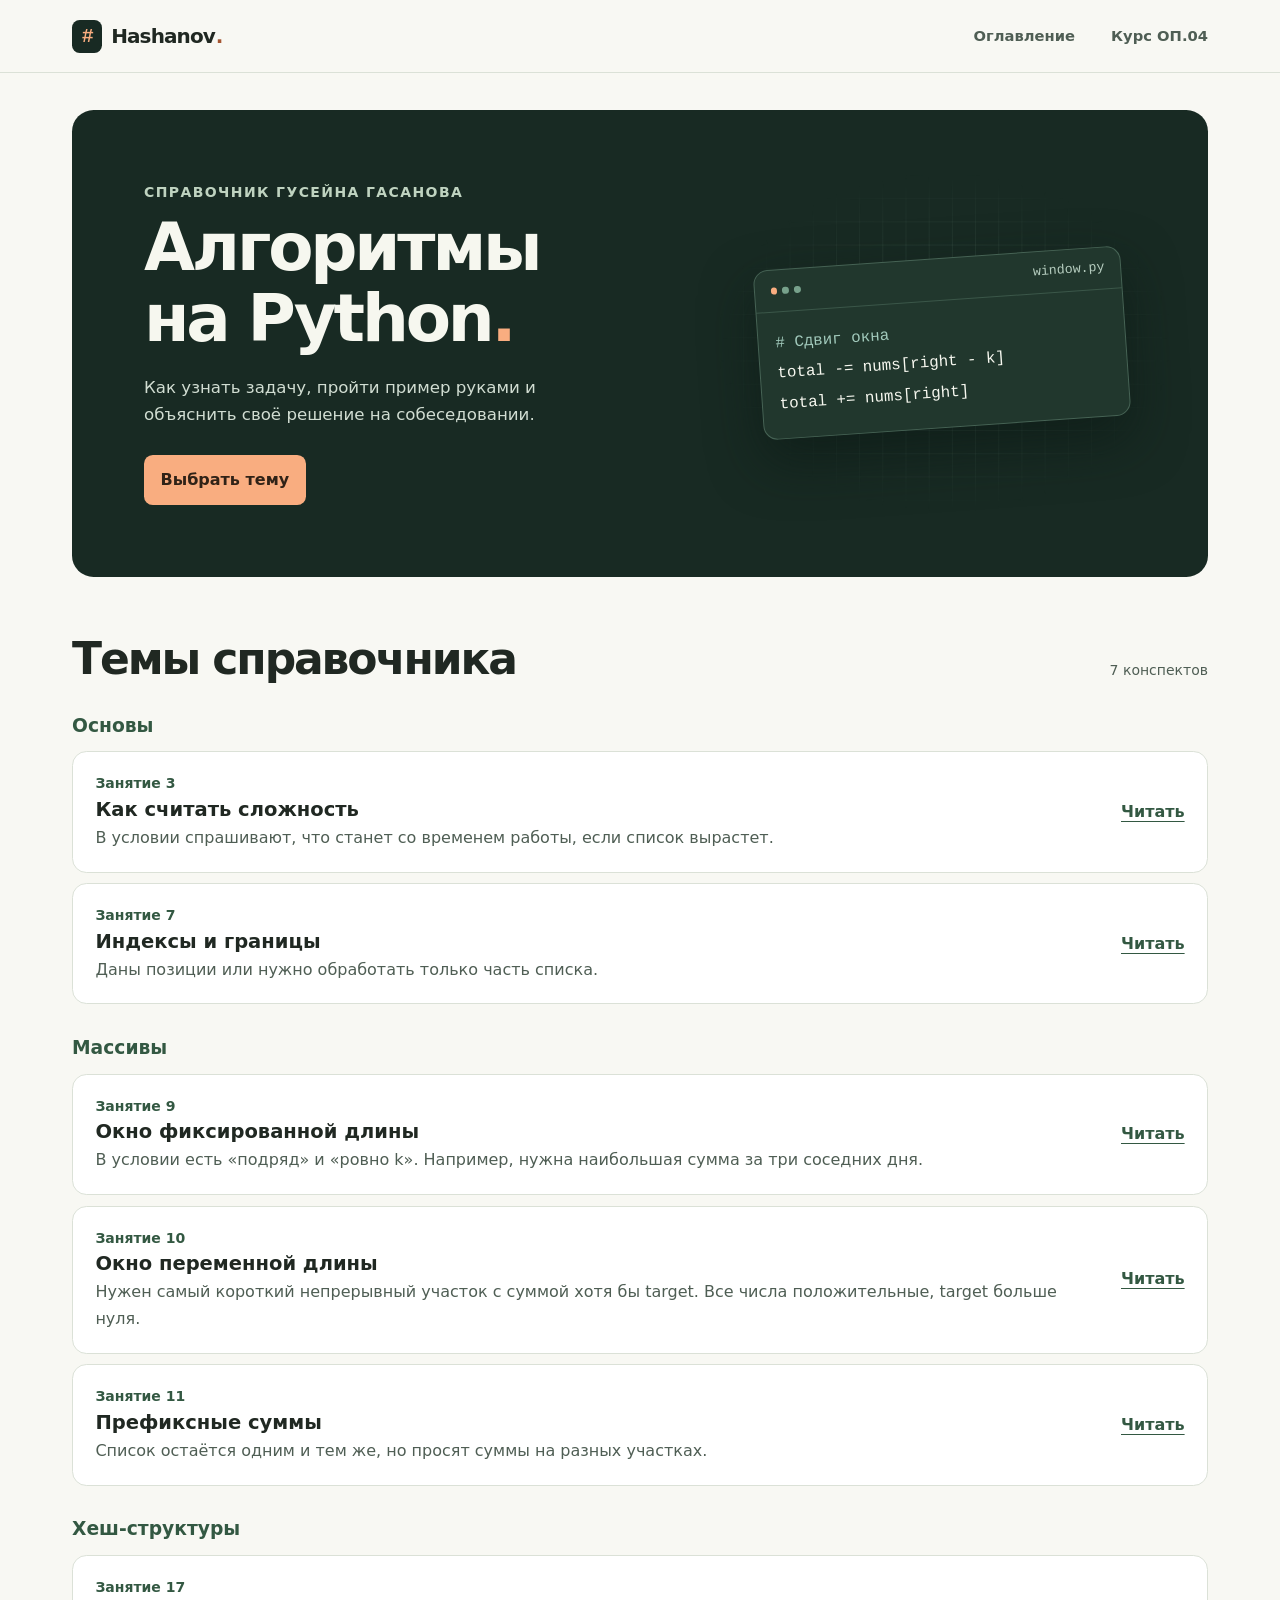
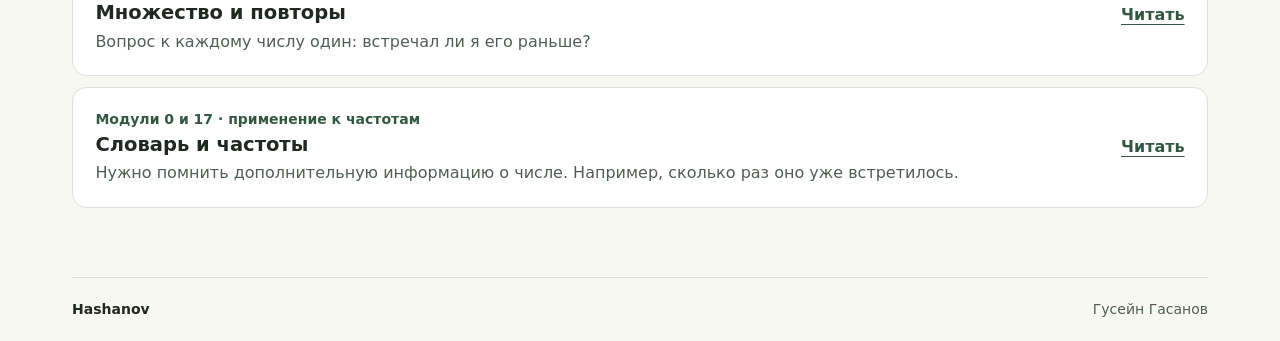
==== public/index.html @ 8fda2a1b "Первая версия справочника Hashanov" ====
<!doctype html>
<html lang="ru"><head><meta charset="utf-8"><meta name="viewport" content="width=device-width, initial-scale=1">
<title>Алгоритмы на Python · Hashanov</title><link rel="stylesheet" href="style.css"><script defer src="script.js"></script></head>
<body><a class="skip" href="#main">К содержанию</a><header class="topbar"><div class="shell masthead">
<a class="brand" href="index.html"><span class="brand-mark" aria-hidden="true">#</span>Hashanov<span class="brand-dot">.</span></a>
<nav class="topnav" aria-label="Навигация"><a href="index.html#topics">Оглавление</a><a href="https://algorthimization-course-vvodnoe.vercel.app/op04-algoritmizaciya/index.html">Курс ОП.04</a></nav></div></header>
<main class="shell home" id="main">
<section class="hero"><div class="hero-copy"><p class="eyebrow hero-label">СПРАВОЧНИК ГУСЕЙНА ГАСАНОВА</p>
<h1>Алгоритмы<br>на Python<span class="hero-dot">.</span></h1>
<p class="hero-description">Как узнать задачу, пройти пример руками и объяснить своё решение на собеседовании.</p>
<a class="button" href="#topics">Выбрать тему</a></div><div class="hero-visual"><div class="visual-grid"></div>
<div class="hero-code"><div class="hero-code-header"><span></span><span></span><span></span><b>window.py</b></div>
<div class="hero-code-body"><div class="code-comment"># Сдвиг окна</div><div>total -= nums[right - k]</div><div>total += nums[right]</div></div></div></div></section>
<section class="topics" id="topics"><div class="topics-heading"><h2>Темы справочника</h2><span class="topic-count">7 конспектов</span></div><section class="group"><h3>Основы</h3><div class="card-list"><a class="topic-card" href="topics/big-o.html"><span class="topic-info">
<span class="topic-category">Занятие 3</span><strong>Как считать сложность</strong>
<span>В условии спрашивают, что станет со временем работы, если список вырастет.</span></span><span class="topic-action">Читать</span></a><a class="topic-card" href="topics/indices.html"><span class="topic-info">
<span class="topic-category">Занятие 7</span><strong>Индексы и границы</strong>
<span>Даны позиции или нужно обработать только часть списка.</span></span><span class="topic-action">Читать</span></a></div></section><section class="group"><h3>Массивы</h3><div class="card-list"><a class="topic-card" href="topics/fixed-window.html"><span class="topic-info">
<span class="topic-category">Занятие 9</span><strong>Окно фиксированной длины</strong>
<span>В условии есть «подряд» и «ровно k». Например, нужна наибольшая сумма за три соседних дня.</span></span><span class="topic-action">Читать</span></a><a class="topic-card" href="topics/variable-window.html"><span class="topic-info">
<span class="topic-category">Занятие 10</span><strong>Окно переменной длины</strong>
<span>Нужен самый короткий непрерывный участок с суммой хотя бы target. Все числа положительные, target больше нуля.</span></span><span class="topic-action">Читать</span></a><a class="topic-card" href="topics/prefix.html"><span class="topic-info">
<span class="topic-category">Занятие 11</span><strong>Префиксные суммы</strong>
<span>Список остаётся одним и тем же, но просят суммы на разных участках.</span></span><span class="topic-action">Читать</span></a></div></section><section class="group"><h3>Хеш-структуры</h3><div class="card-list"><a class="topic-card" href="topics/set.html"><span class="topic-info">
<span class="topic-category">Занятие 17</span><strong>Множество и повторы</strong>
<span>Вопрос к каждому числу один: встречал ли я его раньше?</span></span><span class="topic-action">Читать</span></a><a class="topic-card" href="topics/dict.html"><span class="topic-info">
<span class="topic-category">Модули 0 и 17 · применение к частотам</span><strong>Словарь и частоты</strong>
<span>Нужно помнить дополнительную информацию о числе. Например, сколько раз оно уже встретилось.</span></span><span class="topic-action">Читать</span></a></div></section></section></main><footer class="shell footer"><span>Hashanov</span><span>Гусейн Гасанов</span></footer></body></html>
---- public/style.css ----
:root {
  color-scheme: light;
  --background: #f8f8f3;
  --paper: #fff;
  --ink: #202822;
  --muted: #4f5e54;
  --line: #dbe1d7;
  --forest: #182a23;
  --accent: #f9ad80;
  --green: #335842;
  --mono: "Cascadia Code", "IBM Plex Mono", Consolas, monospace;
}

* { box-sizing: border-box; }
html { scroll-padding-top: 1.25rem; }
body {
  margin: 0;
  background: var(--background);
  color: var(--ink);
  font-family: system-ui, -apple-system, "Segoe UI", sans-serif;
  font-size: 1rem;
  line-height: 1.65;
}
a { color: inherit; }
:focus-visible { outline: 3px solid #487d5c; outline-offset: 5px; }
[hidden] { display: none !important; }
.skip {
  position: absolute;
  top: 1rem;
  left: 1rem;
  z-index: 2;
  padding: .5rem 1rem;
  background: var(--paper);
  transform: translateY(-170%);
}
.skip:focus { transform: none; }
.shell { width: min(100% - 5rem, 71rem); margin-inline: auto; }
.topbar { border-bottom: 1px solid var(--line); }
.masthead {
  display: flex;
  align-items: center;
  justify-content: space-between;
  min-height: 4.5rem;
  gap: 1rem;
}
.brand {
  display: inline-flex;
  align-items: center;
  gap: .05rem;
  text-decoration: none;
  font-size: 1.25rem;
  font-weight: 780;
  letter-spacing: -.045em;
}
.brand-mark {
  display: grid;
  place-items: center;
  width: 1.9rem;
  aspect-ratio: 1;
  margin-right: .5rem;
  border-radius: .48rem;
  color: var(--accent);
  background: var(--forest);
  font-family: var(--mono);
}
.brand-dot { color: #a55632; }
.topnav { display: flex; gap: clamp(.75rem, 3vw, 2.25rem); }
.topnav a {
  color: var(--muted);
  text-decoration: none;
  font-size: .92rem;
  font-weight: 580;
}
.topnav a:hover, .topnav a[aria-current] { color: var(--ink); text-decoration: underline; text-underline-offset: .3rem; }
.home { padding-top: 2.3rem; }
.hero {
  position: relative;
  isolation: isolate;
  display: grid;
  grid-template-columns: minmax(0, 1.35fr) minmax(0, .9fr);
  gap: 1.5rem;
  min-height: 26rem;
  align-items: center;
  padding: clamp(2rem, 5.7vw, 4.5rem);
  border-radius: 1.35rem;
  color: #f6f7ef;
  background: var(--forest);
}
.hero-copy { z-index: 1; }
.eyebrow {
  margin: 0 0 .68rem;
  color: var(--green);
  font-size: .875rem;
  line-height: 1.45;
  letter-spacing: .10em;
  font-weight: 700;
}
.hero-label { display: flex; align-items: center; gap: .58rem; color: #bfd3c0; }
.hero-label span { width: 1.24rem; height: 2px; background: var(--accent); }
h1, h2 { letter-spacing: -.048em; line-height: 1.07; }
.hero h1 { margin: 0; font-size: clamp(2.8rem, 5.15vw, 4.9rem); font-weight: 760; }
.hero-dot { color: var(--accent); }
.hero-description { max-width: 29rem; color: #d1ddd2; margin: 1.25rem 0 1.65rem; font-size: 1.04rem; }
.button {
  display: inline-flex;
  align-items: center;
  padding: .73rem 1.03rem;
  border-radius: .55rem;
  color: #302217;
  background: var(--accent);
  font-weight: 720;
  text-decoration: none;
}
.button:hover { background: #ffc4a0; }
.button:focus-visible { outline-color: #fff4e9; }
.hero-visual { position: relative; display: grid; align-items: center; min-height: 17rem; }
.visual-grid {
  position: absolute;
  inset: -2rem -2.15rem -2rem -1.8rem;
  background-image: linear-gradient(#96bca824 1px, transparent 1px), linear-gradient(90deg, #96bca824 1px, transparent 1px);
  background-size: 1.45rem 1.45rem;
  mask-image: radial-gradient(ellipse, black 26%, transparent 72%);
}
.hero-code {
  z-index: 1;
  position: relative;
  width: min(100%, 23rem);
  justify-self: center;
  border: 1px solid #73998474;
  border-radius: .9rem;
  background: #21372d;
  box-shadow: 0 1.35rem 3.25rem #0b1914a0;
  font-family: var(--mono);
  transform: rotate(-4deg);
}
.hero-code-header {
  display: flex;
  align-items: center;
  gap: .31rem;
  min-height: 2.6rem;
  padding: 0 .98rem;
  border-bottom: 1px solid #73998451;
}
.hero-code-header span { width: .42rem; height: .42rem; border-radius: 50%; background: #77a18b; }
.hero-code-header span:first-child { background: var(--accent); }
.hero-code-header b { margin-left: auto; color: #b5ccbe; font-size: .83rem; font-weight: 500; }
.hero-code-body { padding: 1rem 1.05rem 1.1rem; font-size: clamp(.77rem, 1.3vw, .99rem); line-height: 1.95; white-space: nowrap; }
.hero-code-body div { display: flex; gap: .9rem; }
.line-num { color: #9db5a7; user-select: none; }
.hero-code-body i, .code-number { color: #ffb78e; font-style: normal; }
.hero-code-body em, .code-func { color: #b5e9bd; font-style: normal; }
.hero-code-body strong, .code-keyword { color: #ffce8d; font-weight: 500; }
.code-comment { color: #a2cabc; }
.visual-symbol {
  position: absolute;
  right: -.25rem;
  bottom: .4rem;
  z-index: 2;
  display: grid;
  place-items: center;
  width: 4rem;
  aspect-ratio: 1;
  border-radius: .75rem;
  color: #2a281d;
  background: var(--accent);
  font: 700 1.4rem var(--mono);
  transform: rotate(8deg);
}
.topics { padding: 3.6rem 0 4.3rem; }
.topics-heading { display: flex; align-items: end; justify-content: space-between; gap: .8rem; margin-bottom: 1.2rem; }
.topics h2 { margin: 0; font-size: clamp(2rem, 4vw, 2.75rem); }
.topic-count { margin: 0; color: var(--muted); font-size: .875rem; white-space: nowrap; }
.topic-card {
  display: grid;
  grid-template-columns: auto 1fr auto;
  align-items: center;
  gap: 1.18rem;
  padding: 1.28rem 1.4rem;
  border: 1px solid var(--line);
  border-radius: .9rem;
  background: var(--paper);
  text-decoration: none;
}
.topic-card:hover { border-color: #71967d; background: #fcfefa; }
.topic-icon {
  display: grid;
  place-items: center;
  width: 3.55rem;
  aspect-ratio: 1;
  border-radius: .65rem;
  background: #e9f0e7;
  color: var(--green);
  font: 700 1.12rem var(--mono);
}
.topic-info { display: grid; gap: .13rem; }
.topic-category { color: var(--green); font-size: .875rem; font-weight: 600; }
.topic-info strong { font-size: 1.22rem; line-height: 1.28; }
.topic-info span:last-child { color: var(--muted); }
.topic-action { color: var(--green); font-weight: 700; text-decoration: underline; text-underline-offset: .27rem; }
.footer {
  display: flex;
  justify-content: space-between;
  gap: 1rem;
  border-top: 1px solid var(--line);
  padding-block: 1.25rem;
  color: var(--muted);
  font-size: .875rem;
}
.footer span:first-child { font-weight: 720; color: var(--ink); }
.lesson-layout {
  display: grid;
  grid-template-columns: minmax(0, 48rem) minmax(11rem, 1fr);
  gap: clamp(2rem, 6vw, 5.6rem);
  padding-top: 3.8rem;
  padding-bottom: 4rem;
}
.lesson-header { border-bottom: 1px solid var(--line); padding-bottom: 1.6rem; }
.lesson h1 { margin: 0; font-size: clamp(2.5rem, 5.7vw, 4.4rem); }
.lesson-intro { margin: .9rem 0 0; color: var(--muted); font-size: 1.14rem; }
.lesson section { margin-top: 2.5rem; }
.lesson h2 { margin: 0 0 .85rem; font-size: clamp(1.65rem, 3vw, 2.1rem); }
.lesson p { max-width: 65ch; }
.lesson section p { margin: .85rem 0; }
code { font-family: var(--mono); }
.lesson :not(pre) > code {
  border-radius: .27rem;
  padding: .1em .25em;
  background: #eaf0e7;
  color: #284c37;
  font-size: .93em;
}
.table-wrap { overflow-x: auto; border: 1px solid var(--line); border-radius: .7rem; background: var(--paper); }
table { width: 100%; border-collapse: collapse; }
th, td { padding: .7rem .85rem; text-align: left; vertical-align: top; }
th { background: #edf1e9; }
td { border-top: 1px solid var(--line); }
td:first-child { white-space: nowrap; }
.note { border-left: .22rem solid #77a18b; padding: .58rem .8rem; background: #edf3ea; }
.code-panel { overflow: hidden; border-radius: .8rem; background: #1b3027; color: #f5f7ef; }
.code-toolbar {
  display: flex;
  align-items: center;
  justify-content: space-between;
  min-height: 2.75rem;
  padding: .3rem .8rem;
  border-bottom: 1px solid #74938261;
  color: #c2d5c7;
  font: .875rem var(--mono);
}
.code-toolbar button {
  cursor: pointer;
  border: 1px solid #749382;
  border-radius: .35rem;
  padding: .3rem .5rem;
  color: #f5f7ef;
  background: transparent;
  font: inherit;
}
.code-toolbar button:hover { background: #304c3f; }
.code-toolbar button:focus-visible { outline-color: #fff4e9; }
pre { overflow: auto; margin: 0; padding: .95rem 1.05rem 1.15rem; font-size: .94rem; line-height: 1.7; }
details { padding: .6rem .85rem; border: 1px solid var(--line); border-radius: .6rem; background: var(--paper); }
summary { color: var(--green); font-weight: 700; cursor: pointer; }
.article-nav { position: sticky; top: 2rem; display: grid; align-self: start; gap: .65rem; border-left: 1px solid var(--line); padding-left: 1.25rem; }
.article-nav p { margin: 0; font-weight: 730; }
.article-nav a { color: var(--muted); font-size: .9rem; text-decoration: none; }
.article-nav a:hover { text-decoration: underline; text-underline-offset: .24rem; }

@media (max-width: 64rem) {
  .hero h1 { font-size: clamp(2.65rem, 5.7vw, 4rem); }
  .desktop-break { display: none; }
}
@media (max-width: 49rem) {
  .shell { width: calc(100% - 2.5rem); }
  .hero { grid-template-columns: 1fr; gap: 1.25rem; padding: 2.2rem; }
  .hero-visual { min-height: 12rem; max-width: 25rem; width: 100%; margin-inline: auto; }
  .visual-grid { inset: -.5rem -1.15rem; }
  .visual-symbol { right: .05rem; bottom: 0; width: 3.1rem; }
  .hero-code-body { font-size: .87rem; }
  .lesson-layout { grid-template-columns: minmax(0, 1fr); gap: 1.6rem; padding-top: 2.2rem; }
  .article-nav { order: -1; position: static; grid-template-columns: repeat(2, minmax(0, 1fr)); }
  .article-nav p { grid-column: 1 / -1; }
}
@media (max-width: 32rem) {
  .shell { width: calc(100% - 1.75rem); }
  .masthead { min-height: 4rem; gap: .45rem; }
  .topnav { gap: .6rem; }
  .hero { padding: 1.5rem; border-radius: 1rem; }
  .hero h1 { font-size: clamp(2rem, 10vw, 3.15rem); }
  .hero-visual { min-height: 11rem; }
  .hero-code-body { font-size: .8rem; }
  .topics { padding-block: 2.5rem; }
  .topics-heading { align-items: start; }
  .topic-count { display: none; }
  .topic-card { grid-template-columns: auto 1fr; gap: .65rem .8rem; padding: .85rem; }
  .topic-icon { width: 2.75rem; align-self: start; }
  .topic-action { grid-column: 2; }
  th, td { padding: .55rem .45rem; }
}

/* Каталог конспектов */
.card-list { display: grid; gap: .65rem; }
.group { margin-top: 1.8rem; }
.group h3 { margin: 0 0 .6rem; color: var(--green); }
.topic-card { grid-template-columns: 1fr auto; }
.topic-action { grid-column: auto; }
.result { border-left: 3px solid #548466; background: #e9f0e7; }
.lesson details + details { margin-top: .45rem; }
.hero-code-body { overflow: auto; }
@media (max-width: 32rem) {
  .topic-card { grid-template-columns: 1fr; }
  .masthead { flex-wrap: wrap; padding-block: .55rem; }
}
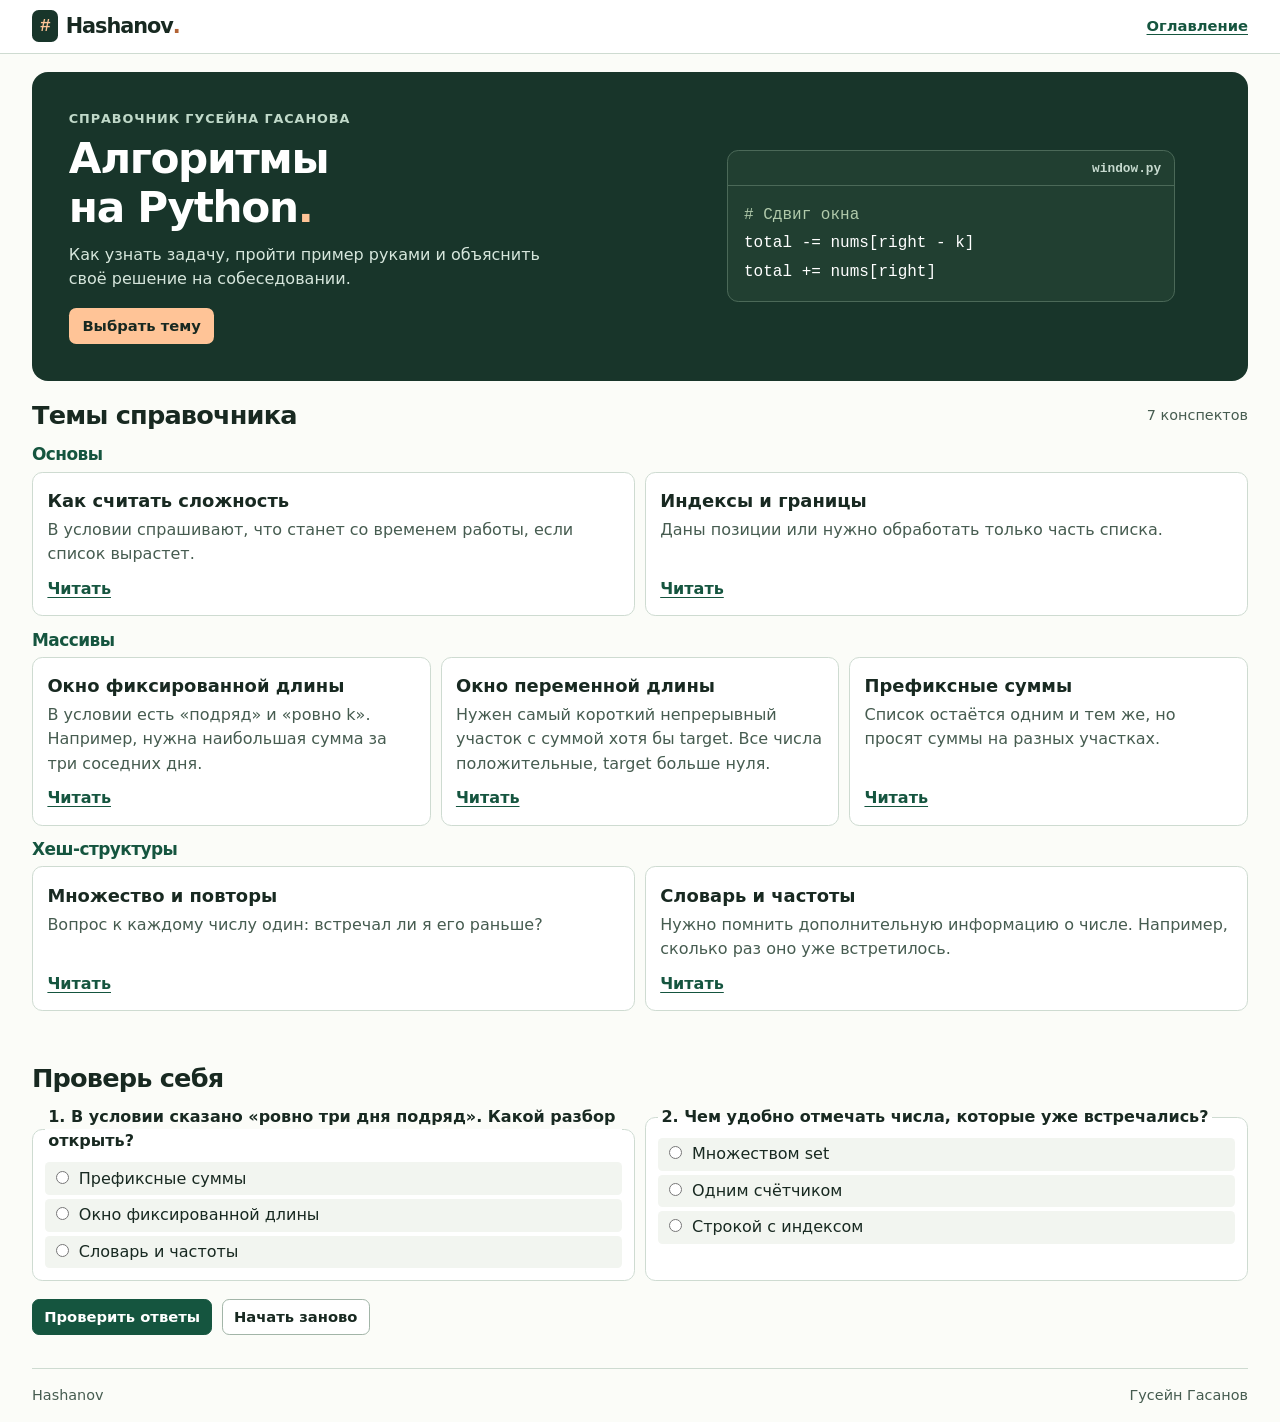
==== commit d9460262: "Изменено оформление, добавлены пошаговые разборы и тесты" ====
--- a/public/index.html
+++ b/public/index.html
@@ -3,7 +3,7 @@
 <title>Алгоритмы на Python · Hashanov</title><link rel="stylesheet" href="style.css"><script defer src="script.js"></script></head>
 <body><a class="skip" href="#main">К содержанию</a><header class="topbar"><div class="shell masthead">
 <a class="brand" href="index.html"><span class="brand-mark" aria-hidden="true">#</span>Hashanov<span class="brand-dot">.</span></a>
-<nav class="topnav" aria-label="Навигация"><a href="index.html#topics">Оглавление</a><a href="https://algorthimization-course-vvodnoe.vercel.app/op04-algoritmizaciya/index.html">Курс ОП.04</a></nav></div></header>
+<nav class="topnav" aria-label="Навигация"><a href="index.html#topics">Оглавление</a></nav></div></header>
 <main class="shell home" id="main">
 <section class="hero"><div class="hero-copy"><p class="eyebrow hero-label">СПРАВОЧНИК ГУСЕЙНА ГАСАНОВА</p>
 <h1>Алгоритмы<br>на Python<span class="hero-dot">.</span></h1>
@@ -12,17 +12,21 @@
 <div class="hero-code"><div class="hero-code-header"><span></span><span></span><span></span><b>window.py</b></div>
 <div class="hero-code-body"><div class="code-comment"># Сдвиг окна</div><div>total -= nums[right - k]</div><div>total += nums[right]</div></div></div></div></section>
 <section class="topics" id="topics"><div class="topics-heading"><h2>Темы справочника</h2><span class="topic-count">7 конспектов</span></div><section class="group"><h3>Основы</h3><div class="card-list"><a class="topic-card" href="topics/big-o.html"><span class="topic-info">
-<span class="topic-category">Занятие 3</span><strong>Как считать сложность</strong>
+<strong>Как считать сложность</strong>
 <span>В условии спрашивают, что станет со временем работы, если список вырастет.</span></span><span class="topic-action">Читать</span></a><a class="topic-card" href="topics/indices.html"><span class="topic-info">
-<span class="topic-category">Занятие 7</span><strong>Индексы и границы</strong>
+<strong>Индексы и границы</strong>
 <span>Даны позиции или нужно обработать только часть списка.</span></span><span class="topic-action">Читать</span></a></div></section><section class="group"><h3>Массивы</h3><div class="card-list"><a class="topic-card" href="topics/fixed-window.html"><span class="topic-info">
-<span class="topic-category">Занятие 9</span><strong>Окно фиксированной длины</strong>
+<strong>Окно фиксированной длины</strong>
 <span>В условии есть «подряд» и «ровно k». Например, нужна наибольшая сумма за три соседних дня.</span></span><span class="topic-action">Читать</span></a><a class="topic-card" href="topics/variable-window.html"><span class="topic-info">
-<span class="topic-category">Занятие 10</span><strong>Окно переменной длины</strong>
+<strong>Окно переменной длины</strong>
 <span>Нужен самый короткий непрерывный участок с суммой хотя бы target. Все числа положительные, target больше нуля.</span></span><span class="topic-action">Читать</span></a><a class="topic-card" href="topics/prefix.html"><span class="topic-info">
-<span class="topic-category">Занятие 11</span><strong>Префиксные суммы</strong>
+<strong>Префиксные суммы</strong>
 <span>Список остаётся одним и тем же, но просят суммы на разных участках.</span></span><span class="topic-action">Читать</span></a></div></section><section class="group"><h3>Хеш-структуры</h3><div class="card-list"><a class="topic-card" href="topics/set.html"><span class="topic-info">
-<span class="topic-category">Занятие 17</span><strong>Множество и повторы</strong>
+<strong>Множество и повторы</strong>
 <span>Вопрос к каждому числу один: встречал ли я его раньше?</span></span><span class="topic-action">Читать</span></a><a class="topic-card" href="topics/dict.html"><span class="topic-info">
-<span class="topic-category">Модули 0 и 17 · применение к частотам</span><strong>Словарь и частоты</strong>
-<span>Нужно помнить дополнительную информацию о числе. Например, сколько раз оно уже встретилось.</span></span><span class="topic-action">Читать</span></a></div></section></section></main><footer class="shell footer"><span>Hashanov</span><span>Гусейн Гасанов</span></footer></body></html>+<strong>Словарь и частоты</strong>
+<span>Нужно помнить дополнительную информацию о числе. Например, сколько раз оно уже встретилось.</span></span><span class="topic-action">Читать</span></a></div></section></section><section class="quiz" id="quiz"><h2>Проверь себя</h2><form><fieldset data-answer="1"><legend>1. В условии сказано «ровно три дня подряд». Какой разбор открыть?</legend>
+<div class="options"><label><input type="radio" required name="q1" value="0"><span>Префиксные суммы</span></label><label><input type="radio" required name="q1" value="1"><span>Окно фиксированной длины</span></label><label><input type="radio" required name="q1" value="2"><span>Словарь и частоты</span></label></div><p class="feedback" hidden data-why="Участок непрерывный, его длина заранее известна."></p></fieldset><fieldset data-answer="0"><legend>2. Чем удобно отмечать числа, которые уже встречались?</legend>
+<div class="options"><label><input type="radio" required name="q2" value="0"><span>Множеством set</span></label><label><input type="radio" required name="q2" value="1"><span>Одним счётчиком</span></label><label><input type="radio" required name="q2" value="2"><span>Строкой с индексом</span></label></div><p class="feedback" hidden data-why="Множество хранит разные числа и позволяет проверять x in seen."></p></fieldset>
+<div class="controls"><button class="primary">Проверить ответы</button><button type="reset">Начать заново</button>
+<strong role="status" class="score"></strong></div></form></section></main><footer class="shell footer"><span>Hashanov</span><span>Гусейн Гасанов</span></footer></body></html>
--- a/public/style.css
+++ b/public/style.css
@@ -1,313 +1,70 @@
-:root {
-  color-scheme: light;
-  --background: #f8f8f3;
-  --paper: #fff;
-  --ink: #202822;
-  --muted: #4f5e54;
-  --line: #dbe1d7;
-  --forest: #182a23;
-  --accent: #f9ad80;
-  --green: #335842;
-  --mono: "Cascadia Code", "IBM Plex Mono", Consolas, monospace;
-}
+:root{color-scheme:light;--ink:#182921;--muted:#465c50;--dark:#18352a;--green:#15553f;--mint:#e8f3eb;--line:#cedbd1;--apricot:#ffc497;--paper:#fbfcf8;--mono:"Cascadia Code",Consolas,monospace}
+*{box-sizing:border-box}
+body{margin:0;background:var(--paper);color:var(--ink);font:1rem/1.52 system-ui,-apple-system,"Segoe UI",sans-serif}
+.shell{width:min(calc(100% - 3rem),76rem);margin-inline:auto}
+a{color:var(--green);text-underline-offset:.18em}
+:focus-visible{outline:3px solid #d5782b;outline-offset:3px}
+[hidden]{display:none!important}
+.skip{position:fixed;top:-5rem;left:.5rem;background:white;padding:.5rem;z-index:3}.skip:focus{top:.5rem}
+.topbar{background:#fff;border-bottom:1px solid var(--line)}
+.masthead,.footer,.controls,.code-toolbar,.topics-heading,.jump,.hero-code-header{display:flex;align-items:center;gap:.6rem}
+.masthead{min-height:3.3rem;justify-content:space-between}
+.brand{display:inline-flex;align-items:center;color:var(--ink);text-decoration:none;letter-spacing:-.05em;font-size:1.3rem;font-weight:800}
+.brand-mark{font:700 1.12rem var(--mono);padding:.37rem .5rem;background:var(--dark);color:var(--apricot);border-radius:.42rem;margin-right:.5rem}
+.brand-dot,.hero-dot{color:#b26234}.topnav a,.jump a{font-size:.92rem;font-weight:650}
+.eyebrow{font-size:.8rem;font-weight:750;letter-spacing:.07em;text-transform:uppercase;color:var(--green);margin:0 0 .35rem}
+h1,h2,h3,p,pre,dl{margin:0}
+h1,h2,h3{line-height:1.16;letter-spacing:-.032em}
+h1{font-size:clamp(1.9rem,3.3vw,3rem)}
+h2{font-size:clamp(1.35rem,2vw,1.7rem)}
+h3{font-size:1.06rem}
+p{margin-block:.45rem}
+.footer{margin-top:1.6rem;padding:1rem 0;border-top:1px solid var(--line);justify-content:space-between;color:var(--muted);font-size:.9rem}
+.home,.reading{padding-top:1.15rem}
+.hero{border-radius:1rem;background:var(--dark);color:white;display:grid;align-items:center;grid-template-columns:1.3fr 1fr;gap:1.8rem;padding:clamp(1.1rem,3vw,2.3rem)}
+.hero-label{color:#c0d9c9}.hero-dot{color:var(--apricot)}.hero-description{color:#d6e6dc;max-width:50ch;margin:.7rem 0 1rem}
+.button,.controls button,.code-toolbar button{display:inline-block;line-height:1.25;font-family:inherit;font-size:.92rem;font-weight:650;border-radius:.45rem;cursor:pointer;text-decoration:none}
+.button{padding:.55rem .85rem;background:var(--apricot);color:var(--ink)}
+.hero-code{border:1px solid #4b6958;border-radius:.7rem;background:#213f31;overflow:hidden;font-family:var(--mono);max-width:28rem}
+.hero-code-header{justify-content:flex-end;color:#c6d9ce;padding:.45rem .8rem;font-size:.8rem;border-bottom:1px solid #4b6958}
+.hero-code-body{padding:.9rem 1rem;line-height:1.8}.code-comment{color:#b1caab}
+.topics{padding:1.3rem 0}.topics-heading{justify-content:space-between}.topic-count{font-size:.9rem;color:var(--muted)}
+.group{margin:.9rem 0}.group h3{color:var(--green);margin-bottom:.4rem}
+.card-list{display:grid;grid-template-columns:repeat(auto-fit,minmax(min(18rem,100%),1fr));gap:.6rem}
+.topic-card,.pair>section,.quiz fieldset{background:#fff;border:1px solid var(--line);border-radius:.64rem}
+.topic-card{display:flex;flex-direction:column;align-items:flex-start;gap:.65rem;padding:.9rem;color:var(--ink);text-decoration:none}
+.topic-card:hover{border-color:var(--green);background:#f4faf4}.topic-info{display:grid;gap:.22rem}.topic-info strong{font-size:1.12rem}.topic-info span{color:var(--muted)}.topic-action{margin-top:auto;color:var(--green);font-weight:650;text-decoration:underline}
+.lesson-head p:last-child{color:var(--muted);margin:.4rem 0 .55rem}.jump{flex-wrap:wrap;border-block:1px solid var(--line);gap:.4rem 1.15rem;padding:.55rem 0}
+.idea{border-left:3px solid #75a282;padding:.5rem .9rem;margin-top:.9rem;background:var(--mint)}.idea h2{font-size:1.06rem}.idea p{margin-bottom:0;max-width:100ch}
+.reading section{scroll-margin:1rem}.reading article>section,.pair,.quiz{margin-top:1.1rem}
+.player,.window-box{overflow:hidden;border:1px solid var(--line);border-radius:.75rem;background:white}
+.lab{display:grid;grid-template-columns:minmax(0,1.25fr) minmax(0,1fr)}
+.source{min-width:0;color:#e4efe6;background:var(--dark)}
+.code-toolbar{padding:.38rem .75rem;min-height:2.4rem;justify-content:space-between;border-bottom:1px solid #436150;font: .85rem var(--mono)}
+.code-toolbar button{color:#ecf7ed;background:transparent;border:1px solid #698a72;padding:.2rem .45rem}
+.source pre{overflow-x:auto;padding:.45rem 0;font:.9rem/1.55 var(--mono);tab-size:4}
+.source code{font:inherit;display:block;width:max-content;min-width:100%}
+.line{display:inline-block;min-width:100%;padding-right:.75rem;border-left:3px solid transparent}
+.line:before{content:attr(data-line);display:inline-block;width:2.3em;padding-right:.7em;text-align:right;color:#a4b9a9;user-select:none}
+.line.active{background:#375940;border-left-color:var(--apricot)}
+.memory{padding:.85rem 1rem;background:#f3f7f0;min-width:0}
+.memory h3{font-size:.95rem}.cells{display:flex;flex-wrap:wrap;gap:.32rem;margin:.4rem 0 .8rem}
+.cell{display:grid;text-align:center;gap:.08rem;min-width:2.35rem;font-family:var(--mono)}
+.cell small{color:var(--muted);font-size:.8rem}.cell b{border:1px solid #a8bbad;border-radius:.35rem;background:#fff;padding:.28rem .3rem}
+.cell.active b{background:var(--green);color:white;border-color:var(--green)}
+.memory dl{display:grid;grid-template-columns:auto 1fr;align-items:baseline;gap:.22rem .7rem;margin-top:.4rem;font:.92rem/1.4 var(--mono)}.memory dt{color:var(--muted)}.memory dd{margin:0;font-weight:650;overflow-wrap:anywhere}
+.explain{background:var(--mint);padding:.6rem .85rem;border-top:1px solid var(--line)}
+.controls{padding:.55rem .7rem;flex-wrap:wrap}.controls button{padding:.45rem .7rem;background:white;color:var(--ink);border:1px solid #a2b5a8;min-height:2.25rem}
+.controls button.primary{background:var(--green);color:white;border-color:var(--green)}.controls button:disabled{opacity:.45;cursor:default}.controls button:not(:disabled):hover{box-shadow:inset 0 0 0 1px currentColor}
+.counter,.score{margin-left:auto;font-size:.9rem}.counter{color:var(--muted)}
+.window-box{padding:.65rem .85rem}.window-box .controls,.quiz .controls{padding:.45rem 0}.window-note{color:var(--green)}.metrics{font-weight:650}
+.pair,.quiz form{display:grid;grid-template-columns:repeat(2,minmax(0,1fr));gap:.65rem}
+.pair>section{padding:.9rem}.pair h2{font-size:1.25rem}.note{background:var(--mint);padding:.5rem .7rem;border-radius:.3rem}
+details{margin-top:.4rem;padding:.35rem .65rem;background:#f1f5f0;border-radius:.35rem}summary{cursor:pointer;font-weight:650;color:var(--green)}
+.quiz form{margin-top:.7rem}.quiz fieldset{min-width:0;margin:0;padding:.55rem .75rem .75rem}.quiz legend{font-weight:650;padding:0 .2rem}
+.options{display:grid;gap:.25rem}.options label{display:flex;align-items:baseline;gap:.45rem;border-radius:.28rem;cursor:pointer;padding:.26rem .35rem;background:#f2f5f0}.options label:has(:checked){background:#e1efdf;box-shadow:inset 0 0 0 1px var(--green)}
+input[type=radio]{accent-color:var(--green)}.quiz .controls{grid-column:1/-1}.feedback{margin:.45rem 0 0;font-weight:550;color:var(--green)}[data-result=no] .feedback{color:#914020}
+@media(max-width:48rem){.shell{width:calc(100% - 1.5rem)}.lab,.pair,.quiz form{grid-template-columns:1fr}.hero{grid-template-columns:1fr}.hero-visual{display:none}.memory{padding:.65rem .8rem}.cells{margin-bottom:.5rem}.memory dl{margin:0}.reading,.home{padding-top:.85rem}}
+@media(max-width:25rem){.counter,.score{margin-left:0}.controls{gap:.32rem}.controls button{padding:.42rem .5rem}}
 
-* { box-sizing: border-box; }
-html { scroll-padding-top: 1.25rem; }
-body {
-  margin: 0;
-  background: var(--background);
-  color: var(--ink);
-  font-family: system-ui, -apple-system, "Segoe UI", sans-serif;
-  font-size: 1rem;
-  line-height: 1.65;
-}
-a { color: inherit; }
-:focus-visible { outline: 3px solid #487d5c; outline-offset: 5px; }
-[hidden] { display: none !important; }
-.skip {
-  position: absolute;
-  top: 1rem;
-  left: 1rem;
-  z-index: 2;
-  padding: .5rem 1rem;
-  background: var(--paper);
-  transform: translateY(-170%);
-}
-.skip:focus { transform: none; }
-.shell { width: min(100% - 5rem, 71rem); margin-inline: auto; }
-.topbar { border-bottom: 1px solid var(--line); }
-.masthead {
-  display: flex;
-  align-items: center;
-  justify-content: space-between;
-  min-height: 4.5rem;
-  gap: 1rem;
-}
-.brand {
-  display: inline-flex;
-  align-items: center;
-  gap: .05rem;
-  text-decoration: none;
-  font-size: 1.25rem;
-  font-weight: 780;
-  letter-spacing: -.045em;
-}
-.brand-mark {
-  display: grid;
-  place-items: center;
-  width: 1.9rem;
-  aspect-ratio: 1;
-  margin-right: .5rem;
-  border-radius: .48rem;
-  color: var(--accent);
-  background: var(--forest);
-  font-family: var(--mono);
-}
-.brand-dot { color: #a55632; }
-.topnav { display: flex; gap: clamp(.75rem, 3vw, 2.25rem); }
-.topnav a {
-  color: var(--muted);
-  text-decoration: none;
-  font-size: .92rem;
-  font-weight: 580;
-}
-.topnav a:hover, .topnav a[aria-current] { color: var(--ink); text-decoration: underline; text-underline-offset: .3rem; }
-.home { padding-top: 2.3rem; }
-.hero {
-  position: relative;
-  isolation: isolate;
-  display: grid;
-  grid-template-columns: minmax(0, 1.35fr) minmax(0, .9fr);
-  gap: 1.5rem;
-  min-height: 26rem;
-  align-items: center;
-  padding: clamp(2rem, 5.7vw, 4.5rem);
-  border-radius: 1.35rem;
-  color: #f6f7ef;
-  background: var(--forest);
-}
-.hero-copy { z-index: 1; }
-.eyebrow {
-  margin: 0 0 .68rem;
-  color: var(--green);
-  font-size: .875rem;
-  line-height: 1.45;
-  letter-spacing: .10em;
-  font-weight: 700;
-}
-.hero-label { display: flex; align-items: center; gap: .58rem; color: #bfd3c0; }
-.hero-label span { width: 1.24rem; height: 2px; background: var(--accent); }
-h1, h2 { letter-spacing: -.048em; line-height: 1.07; }
-.hero h1 { margin: 0; font-size: clamp(2.8rem, 5.15vw, 4.9rem); font-weight: 760; }
-.hero-dot { color: var(--accent); }
-.hero-description { max-width: 29rem; color: #d1ddd2; margin: 1.25rem 0 1.65rem; font-size: 1.04rem; }
-.button {
-  display: inline-flex;
-  align-items: center;
-  padding: .73rem 1.03rem;
-  border-radius: .55rem;
-  color: #302217;
-  background: var(--accent);
-  font-weight: 720;
-  text-decoration: none;
-}
-.button:hover { background: #ffc4a0; }
-.button:focus-visible { outline-color: #fff4e9; }
-.hero-visual { position: relative; display: grid; align-items: center; min-height: 17rem; }
-.visual-grid {
-  position: absolute;
-  inset: -2rem -2.15rem -2rem -1.8rem;
-  background-image: linear-gradient(#96bca824 1px, transparent 1px), linear-gradient(90deg, #96bca824 1px, transparent 1px);
-  background-size: 1.45rem 1.45rem;
-  mask-image: radial-gradient(ellipse, black 26%, transparent 72%);
-}
-.hero-code {
-  z-index: 1;
-  position: relative;
-  width: min(100%, 23rem);
-  justify-self: center;
-  border: 1px solid #73998474;
-  border-radius: .9rem;
-  background: #21372d;
-  box-shadow: 0 1.35rem 3.25rem #0b1914a0;
-  font-family: var(--mono);
-  transform: rotate(-4deg);
-}
-.hero-code-header {
-  display: flex;
-  align-items: center;
-  gap: .31rem;
-  min-height: 2.6rem;
-  padding: 0 .98rem;
-  border-bottom: 1px solid #73998451;
-}
-.hero-code-header span { width: .42rem; height: .42rem; border-radius: 50%; background: #77a18b; }
-.hero-code-header span:first-child { background: var(--accent); }
-.hero-code-header b { margin-left: auto; color: #b5ccbe; font-size: .83rem; font-weight: 500; }
-.hero-code-body { padding: 1rem 1.05rem 1.1rem; font-size: clamp(.77rem, 1.3vw, .99rem); line-height: 1.95; white-space: nowrap; }
-.hero-code-body div { display: flex; gap: .9rem; }
-.line-num { color: #9db5a7; user-select: none; }
-.hero-code-body i, .code-number { color: #ffb78e; font-style: normal; }
-.hero-code-body em, .code-func { color: #b5e9bd; font-style: normal; }
-.hero-code-body strong, .code-keyword { color: #ffce8d; font-weight: 500; }
-.code-comment { color: #a2cabc; }
-.visual-symbol {
-  position: absolute;
-  right: -.25rem;
-  bottom: .4rem;
-  z-index: 2;
-  display: grid;
-  place-items: center;
-  width: 4rem;
-  aspect-ratio: 1;
-  border-radius: .75rem;
-  color: #2a281d;
-  background: var(--accent);
-  font: 700 1.4rem var(--mono);
-  transform: rotate(8deg);
-}
-.topics { padding: 3.6rem 0 4.3rem; }
-.topics-heading { display: flex; align-items: end; justify-content: space-between; gap: .8rem; margin-bottom: 1.2rem; }
-.topics h2 { margin: 0; font-size: clamp(2rem, 4vw, 2.75rem); }
-.topic-count { margin: 0; color: var(--muted); font-size: .875rem; white-space: nowrap; }
-.topic-card {
-  display: grid;
-  grid-template-columns: auto 1fr auto;
-  align-items: center;
-  gap: 1.18rem;
-  padding: 1.28rem 1.4rem;
-  border: 1px solid var(--line);
-  border-radius: .9rem;
-  background: var(--paper);
-  text-decoration: none;
-}
-.topic-card:hover { border-color: #71967d; background: #fcfefa; }
-.topic-icon {
-  display: grid;
-  place-items: center;
-  width: 3.55rem;
-  aspect-ratio: 1;
-  border-radius: .65rem;
-  background: #e9f0e7;
-  color: var(--green);
-  font: 700 1.12rem var(--mono);
-}
-.topic-info { display: grid; gap: .13rem; }
-.topic-category { color: var(--green); font-size: .875rem; font-weight: 600; }
-.topic-info strong { font-size: 1.22rem; line-height: 1.28; }
-.topic-info span:last-child { color: var(--muted); }
-.topic-action { color: var(--green); font-weight: 700; text-decoration: underline; text-underline-offset: .27rem; }
-.footer {
-  display: flex;
-  justify-content: space-between;
-  gap: 1rem;
-  border-top: 1px solid var(--line);
-  padding-block: 1.25rem;
-  color: var(--muted);
-  font-size: .875rem;
-}
-.footer span:first-child { font-weight: 720; color: var(--ink); }
-.lesson-layout {
-  display: grid;
-  grid-template-columns: minmax(0, 48rem) minmax(11rem, 1fr);
-  gap: clamp(2rem, 6vw, 5.6rem);
-  padding-top: 3.8rem;
-  padding-bottom: 4rem;
-}
-.lesson-header { border-bottom: 1px solid var(--line); padding-bottom: 1.6rem; }
-.lesson h1 { margin: 0; font-size: clamp(2.5rem, 5.7vw, 4.4rem); }
-.lesson-intro { margin: .9rem 0 0; color: var(--muted); font-size: 1.14rem; }
-.lesson section { margin-top: 2.5rem; }
-.lesson h2 { margin: 0 0 .85rem; font-size: clamp(1.65rem, 3vw, 2.1rem); }
-.lesson p { max-width: 65ch; }
-.lesson section p { margin: .85rem 0; }
-code { font-family: var(--mono); }
-.lesson :not(pre) > code {
-  border-radius: .27rem;
-  padding: .1em .25em;
-  background: #eaf0e7;
-  color: #284c37;
-  font-size: .93em;
-}
-.table-wrap { overflow-x: auto; border: 1px solid var(--line); border-radius: .7rem; background: var(--paper); }
-table { width: 100%; border-collapse: collapse; }
-th, td { padding: .7rem .85rem; text-align: left; vertical-align: top; }
-th { background: #edf1e9; }
-td { border-top: 1px solid var(--line); }
-td:first-child { white-space: nowrap; }
-.note { border-left: .22rem solid #77a18b; padding: .58rem .8rem; background: #edf3ea; }
-.code-panel { overflow: hidden; border-radius: .8rem; background: #1b3027; color: #f5f7ef; }
-.code-toolbar {
-  display: flex;
-  align-items: center;
-  justify-content: space-between;
-  min-height: 2.75rem;
-  padding: .3rem .8rem;
-  border-bottom: 1px solid #74938261;
-  color: #c2d5c7;
-  font: .875rem var(--mono);
-}
-.code-toolbar button {
-  cursor: pointer;
-  border: 1px solid #749382;
-  border-radius: .35rem;
-  padding: .3rem .5rem;
-  color: #f5f7ef;
-  background: transparent;
-  font: inherit;
-}
-.code-toolbar button:hover { background: #304c3f; }
-.code-toolbar button:focus-visible { outline-color: #fff4e9; }
-pre { overflow: auto; margin: 0; padding: .95rem 1.05rem 1.15rem; font-size: .94rem; line-height: 1.7; }
-details { padding: .6rem .85rem; border: 1px solid var(--line); border-radius: .6rem; background: var(--paper); }
-summary { color: var(--green); font-weight: 700; cursor: pointer; }
-.article-nav { position: sticky; top: 2rem; display: grid; align-self: start; gap: .65rem; border-left: 1px solid var(--line); padding-left: 1.25rem; }
-.article-nav p { margin: 0; font-weight: 730; }
-.article-nav a { color: var(--muted); font-size: .9rem; text-decoration: none; }
-.article-nav a:hover { text-decoration: underline; text-underline-offset: .24rem; }
-
-@media (max-width: 64rem) {
-  .hero h1 { font-size: clamp(2.65rem, 5.7vw, 4rem); }
-  .desktop-break { display: none; }
-}
-@media (max-width: 49rem) {
-  .shell { width: calc(100% - 2.5rem); }
-  .hero { grid-template-columns: 1fr; gap: 1.25rem; padding: 2.2rem; }
-  .hero-visual { min-height: 12rem; max-width: 25rem; width: 100%; margin-inline: auto; }
-  .visual-grid { inset: -.5rem -1.15rem; }
-  .visual-symbol { right: .05rem; bottom: 0; width: 3.1rem; }
-  .hero-code-body { font-size: .87rem; }
-  .lesson-layout { grid-template-columns: minmax(0, 1fr); gap: 1.6rem; padding-top: 2.2rem; }
-  .article-nav { order: -1; position: static; grid-template-columns: repeat(2, minmax(0, 1fr)); }
-  .article-nav p { grid-column: 1 / -1; }
-}
-@media (max-width: 32rem) {
-  .shell { width: calc(100% - 1.75rem); }
-  .masthead { min-height: 4rem; gap: .45rem; }
-  .topnav { gap: .6rem; }
-  .hero { padding: 1.5rem; border-radius: 1rem; }
-  .hero h1 { font-size: clamp(2rem, 10vw, 3.15rem); }
-  .hero-visual { min-height: 11rem; }
-  .hero-code-body { font-size: .8rem; }
-  .topics { padding-block: 2.5rem; }
-  .topics-heading { align-items: start; }
-  .topic-count { display: none; }
-  .topic-card { grid-template-columns: auto 1fr; gap: .65rem .8rem; padding: .85rem; }
-  .topic-icon { width: 2.75rem; align-self: start; }
-  .topic-action { grid-column: 2; }
-  th, td { padding: .55rem .45rem; }
-}
-
-/* Каталог конспектов */
-.card-list { display: grid; gap: .65rem; }
-.group { margin-top: 1.8rem; }
-.group h3 { margin: 0 0 .6rem; color: var(--green); }
-.topic-card { grid-template-columns: 1fr auto; }
-.topic-action { grid-column: auto; }
-.result { border-left: 3px solid #548466; background: #e9f0e7; }
-.lesson details + details { margin-top: .45rem; }
-.hero-code-body { overflow: auto; }
-@media (max-width: 32rem) {
-  .topic-card { grid-template-columns: 1fr; }
-  .masthead { flex-wrap: wrap; padding-block: .55rem; }
-}
+.table-scroll{overflow-x:auto}table{margin-top:.45rem;width:100%;border-collapse:collapse;background:white;font-size:.94rem}th,td{text-align:left;padding:.35rem .5rem;border-bottom:1px solid var(--line)}th{background:var(--mint)}
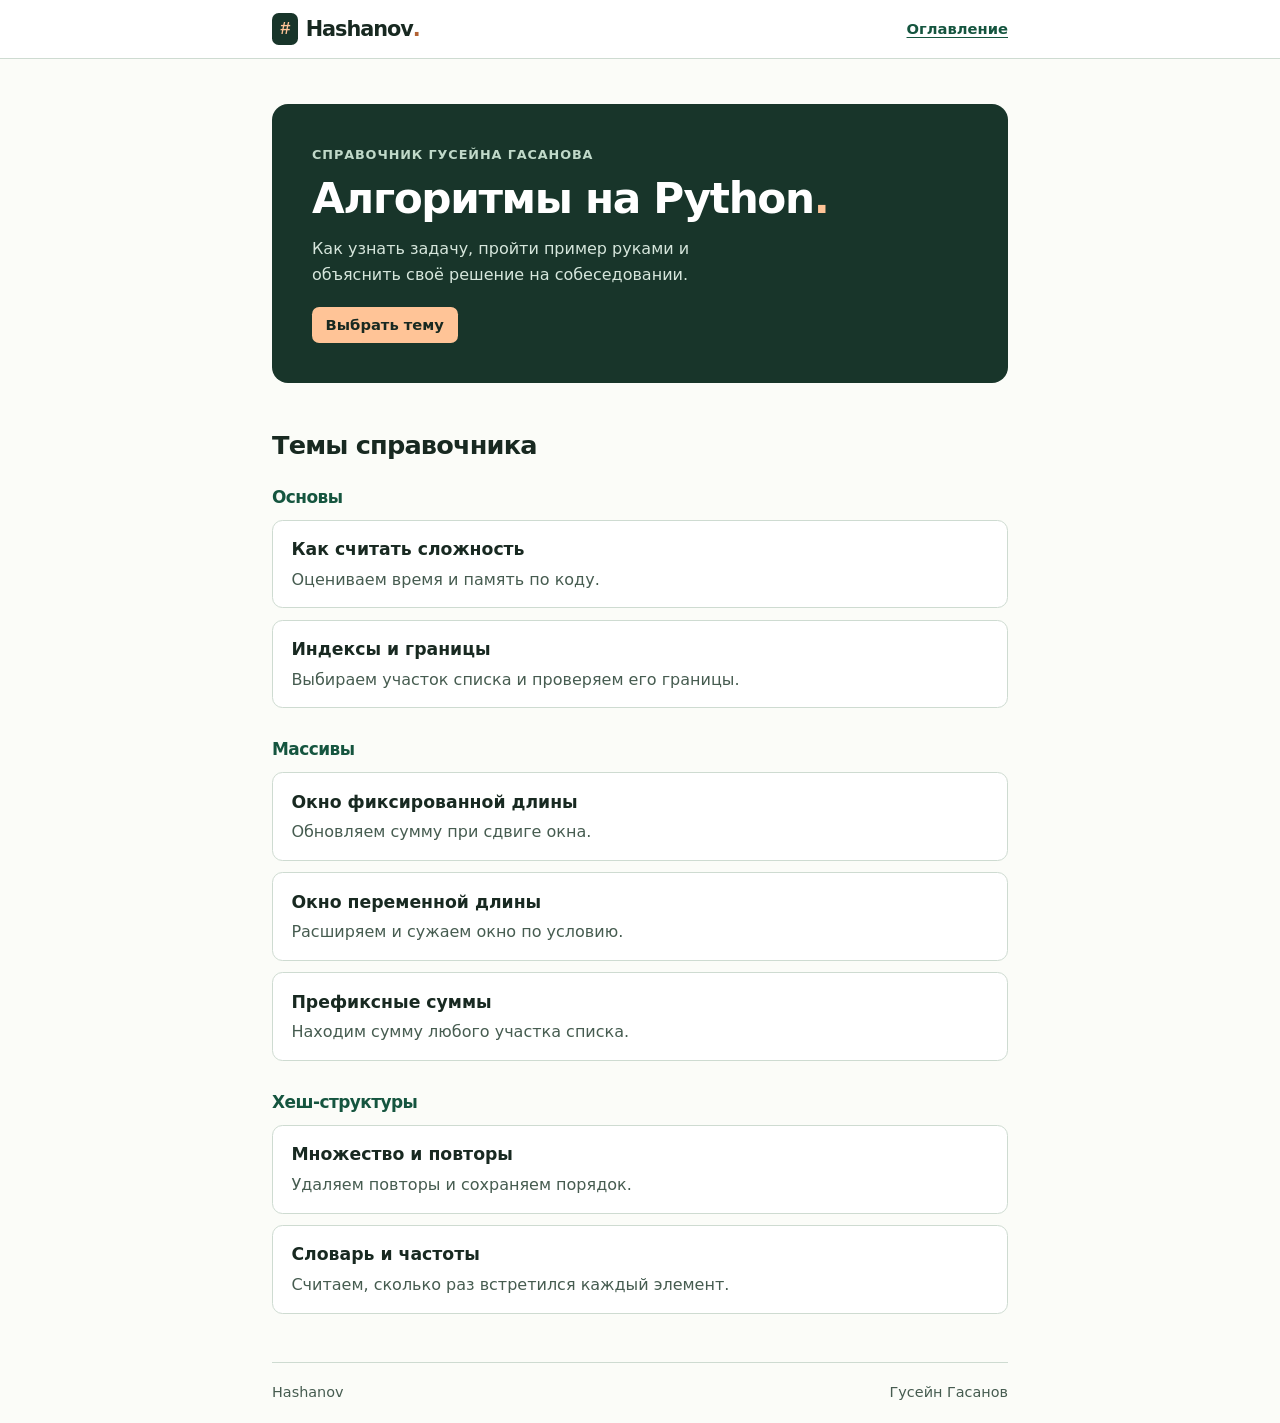
==== commit b8608720: "Изменена вёрстка, упрощены тесты" ====
--- a/public/index.html
+++ b/public/index.html
@@ -5,28 +5,15 @@
 <a class="brand" href="index.html"><span class="brand-mark" aria-hidden="true">#</span>Hashanov<span class="brand-dot">.</span></a>
 <nav class="topnav" aria-label="Навигация"><a href="index.html#topics">Оглавление</a></nav></div></header>
 <main class="shell home" id="main">
-<section class="hero"><div class="hero-copy"><p class="eyebrow hero-label">СПРАВОЧНИК ГУСЕЙНА ГАСАНОВА</p>
-<h1>Алгоритмы<br>на Python<span class="hero-dot">.</span></h1>
+<section class="hero"><p class="eyebrow hero-label">СПРАВОЧНИК ГУСЕЙНА ГАСАНОВА</p>
+<h1>Алгоритмы на Python<span class="hero-dot">.</span></h1>
 <p class="hero-description">Как узнать задачу, пройти пример руками и объяснить своё решение на собеседовании.</p>
-<a class="button" href="#topics">Выбрать тему</a></div><div class="hero-visual"><div class="visual-grid"></div>
-<div class="hero-code"><div class="hero-code-header"><span></span><span></span><span></span><b>window.py</b></div>
-<div class="hero-code-body"><div class="code-comment"># Сдвиг окна</div><div>total -= nums[right - k]</div><div>total += nums[right]</div></div></div></div></section>
-<section class="topics" id="topics"><div class="topics-heading"><h2>Темы справочника</h2><span class="topic-count">7 конспектов</span></div><section class="group"><h3>Основы</h3><div class="card-list"><a class="topic-card" href="topics/big-o.html"><span class="topic-info">
-<strong>Как считать сложность</strong>
-<span>В условии спрашивают, что станет со временем работы, если список вырастет.</span></span><span class="topic-action">Читать</span></a><a class="topic-card" href="topics/indices.html"><span class="topic-info">
-<strong>Индексы и границы</strong>
-<span>Даны позиции или нужно обработать только часть списка.</span></span><span class="topic-action">Читать</span></a></div></section><section class="group"><h3>Массивы</h3><div class="card-list"><a class="topic-card" href="topics/fixed-window.html"><span class="topic-info">
-<strong>Окно фиксированной длины</strong>
-<span>В условии есть «подряд» и «ровно k». Например, нужна наибольшая сумма за три соседних дня.</span></span><span class="topic-action">Читать</span></a><a class="topic-card" href="topics/variable-window.html"><span class="topic-info">
-<strong>Окно переменной длины</strong>
-<span>Нужен самый короткий непрерывный участок с суммой хотя бы target. Все числа положительные, target больше нуля.</span></span><span class="topic-action">Читать</span></a><a class="topic-card" href="topics/prefix.html"><span class="topic-info">
-<strong>Префиксные суммы</strong>
-<span>Список остаётся одним и тем же, но просят суммы на разных участках.</span></span><span class="topic-action">Читать</span></a></div></section><section class="group"><h3>Хеш-структуры</h3><div class="card-list"><a class="topic-card" href="topics/set.html"><span class="topic-info">
-<strong>Множество и повторы</strong>
-<span>Вопрос к каждому числу один: встречал ли я его раньше?</span></span><span class="topic-action">Читать</span></a><a class="topic-card" href="topics/dict.html"><span class="topic-info">
-<strong>Словарь и частоты</strong>
-<span>Нужно помнить дополнительную информацию о числе. Например, сколько раз оно уже встретилось.</span></span><span class="topic-action">Читать</span></a></div></section></section><section class="quiz" id="quiz"><h2>Проверь себя</h2><form><fieldset data-answer="1"><legend>1. В условии сказано «ровно три дня подряд». Какой разбор открыть?</legend>
-<div class="options"><label><input type="radio" required name="q1" value="0"><span>Префиксные суммы</span></label><label><input type="radio" required name="q1" value="1"><span>Окно фиксированной длины</span></label><label><input type="radio" required name="q1" value="2"><span>Словарь и частоты</span></label></div><p class="feedback" hidden data-why="Участок непрерывный, его длина заранее известна."></p></fieldset><fieldset data-answer="0"><legend>2. Чем удобно отмечать числа, которые уже встречались?</legend>
-<div class="options"><label><input type="radio" required name="q2" value="0"><span>Множеством set</span></label><label><input type="radio" required name="q2" value="1"><span>Одним счётчиком</span></label><label><input type="radio" required name="q2" value="2"><span>Строкой с индексом</span></label></div><p class="feedback" hidden data-why="Множество хранит разные числа и позволяет проверять x in seen."></p></fieldset>
-<div class="controls"><button class="primary">Проверить ответы</button><button type="reset">Начать заново</button>
-<strong role="status" class="score"></strong></div></form></section></main><footer class="shell footer"><span>Hashanov</span><span>Гусейн Гасанов</span></footer></body></html>+<a class="button" href="#topics">Выбрать тему</a></section>
+<section class="topics" id="topics"><h2>Темы справочника</h2><section class="group"><h3>Основы</h3><div class="card-list"><a class="topic-card" href="topics/big-o.html">
+<strong>Как считать сложность</strong><span>Оцениваем время и память по коду.</span></a><a class="topic-card" href="topics/indices.html">
+<strong>Индексы и границы</strong><span>Выбираем участок списка и проверяем его границы.</span></a></div></section><section class="group"><h3>Массивы</h3><div class="card-list"><a class="topic-card" href="topics/fixed-window.html">
+<strong>Окно фиксированной длины</strong><span>Обновляем сумму при сдвиге окна.</span></a><a class="topic-card" href="topics/variable-window.html">
+<strong>Окно переменной длины</strong><span>Расширяем и сужаем окно по условию.</span></a><a class="topic-card" href="topics/prefix.html">
+<strong>Префиксные суммы</strong><span>Находим сумму любого участка списка.</span></a></div></section><section class="group"><h3>Хеш-структуры</h3><div class="card-list"><a class="topic-card" href="topics/set.html">
+<strong>Множество и повторы</strong><span>Удаляем повторы и сохраняем порядок.</span></a><a class="topic-card" href="topics/dict.html">
+<strong>Словарь и частоты</strong><span>Считаем, сколько раз встретился каждый элемент.</span></a></div></section></section></main><footer class="shell footer"><span>Hashanov</span><span>Гусейн Гасанов</span></footer></body></html>
--- a/public/style.css
+++ b/public/style.css
@@ -1,14 +1,14 @@
 :root{color-scheme:light;--ink:#182921;--muted:#465c50;--dark:#18352a;--green:#15553f;--mint:#e8f3eb;--line:#cedbd1;--apricot:#ffc497;--paper:#fbfcf8;--mono:"Cascadia Code",Consolas,monospace}
 *{box-sizing:border-box}
-body{margin:0;background:var(--paper);color:var(--ink);font:1rem/1.52 system-ui,-apple-system,"Segoe UI",sans-serif}
-.shell{width:min(calc(100% - 3rem),76rem);margin-inline:auto}
+body{margin:0;background:var(--paper);color:var(--ink);font:1rem/1.65 system-ui,-apple-system,"Segoe UI",sans-serif}
+.shell{width:min(calc(100% - 3rem),46rem);margin-inline:auto}
 a{color:var(--green);text-underline-offset:.18em}
 :focus-visible{outline:3px solid #d5782b;outline-offset:3px}
 [hidden]{display:none!important}
 .skip{position:fixed;top:-5rem;left:.5rem;background:white;padding:.5rem;z-index:3}.skip:focus{top:.5rem}
 .topbar{background:#fff;border-bottom:1px solid var(--line)}
-.masthead,.footer,.controls,.code-toolbar,.topics-heading,.jump,.hero-code-header{display:flex;align-items:center;gap:.6rem}
-.masthead{min-height:3.3rem;justify-content:space-between}
+.masthead,.footer,.controls,.code-toolbar,.jump{display:flex;align-items:center;gap:.6rem}
+.masthead{min-height:3.65rem;justify-content:space-between}
 .brand{display:inline-flex;align-items:center;color:var(--ink);text-decoration:none;letter-spacing:-.05em;font-size:1.3rem;font-weight:800}
 .brand-mark{font:700 1.12rem var(--mono);padding:.37rem .5rem;background:var(--dark);color:var(--apricot);border-radius:.42rem;margin-right:.5rem}
 .brand-dot,.hero-dot{color:#b26234}.topnav a,.jump a{font-size:.92rem;font-weight:650}
@@ -19,26 +19,74 @@
 h2{font-size:clamp(1.35rem,2vw,1.7rem)}
 h3{font-size:1.06rem}
 p{margin-block:.45rem}
-.footer{margin-top:1.6rem;padding:1rem 0;border-top:1px solid var(--line);justify-content:space-between;color:var(--muted);font-size:.9rem}
-.home,.reading{padding-top:1.15rem}
-.hero{border-radius:1rem;background:var(--dark);color:white;display:grid;align-items:center;grid-template-columns:1.3fr 1fr;gap:1.8rem;padding:clamp(1.1rem,3vw,2.3rem)}
-.hero-label{color:#c0d9c9}.hero-dot{color:var(--apricot)}.hero-description{color:#d6e6dc;max-width:50ch;margin:.7rem 0 1rem}
-.button,.controls button,.code-toolbar button{display:inline-block;line-height:1.25;font-family:inherit;font-size:.92rem;font-weight:650;border-radius:.45rem;cursor:pointer;text-decoration:none}
-.button{padding:.55rem .85rem;background:var(--apricot);color:var(--ink)}
-.hero-code{border:1px solid #4b6958;border-radius:.7rem;background:#213f31;overflow:hidden;font-family:var(--mono);max-width:28rem}
-.hero-code-header{justify-content:flex-end;color:#c6d9ce;padding:.45rem .8rem;font-size:.8rem;border-bottom:1px solid #4b6958}
-.hero-code-body{padding:.9rem 1rem;line-height:1.8}.code-comment{color:#b1caab}
-.topics{padding:1.3rem 0}.topics-heading{justify-content:space-between}.topic-count{font-size:.9rem;color:var(--muted)}
-.group{margin:.9rem 0}.group h3{color:var(--green);margin-bottom:.4rem}
-.card-list{display:grid;grid-template-columns:repeat(auto-fit,minmax(min(18rem,100%),1fr));gap:.6rem}
-.topic-card,.pair>section,.quiz fieldset{background:#fff;border:1px solid var(--line);border-radius:.64rem}
-.topic-card{display:flex;flex-direction:column;align-items:flex-start;gap:.65rem;padding:.9rem;color:var(--ink);text-decoration:none}
-.topic-card:hover{border-color:var(--green);background:#f4faf4}.topic-info{display:grid;gap:.22rem}.topic-info strong{font-size:1.12rem}.topic-info span{color:var(--muted)}.topic-action{margin-top:auto;color:var(--green);font-weight:650;text-decoration:underline}
-.lesson-head p:last-child{color:var(--muted);margin:.4rem 0 .55rem}.jump{flex-wrap:wrap;border-block:1px solid var(--line);gap:.4rem 1.15rem;padding:.55rem 0}
-.idea{border-left:3px solid #75a282;padding:.5rem .9rem;margin-top:.9rem;background:var(--mint)}.idea h2{font-size:1.06rem}.idea p{margin-bottom:0;max-width:100ch}
-.reading section{scroll-margin:1rem}.reading article>section,.pair,.quiz{margin-top:1.1rem}
-.player,.window-box{overflow:hidden;border:1px solid var(--line);border-radius:.75rem;background:white}
-.lab{display:grid;grid-template-columns:minmax(0,1.25fr) minmax(0,1fr)}
+.footer{margin-top:3rem;padding:1.15rem 0;border-top:1px solid var(--line);justify-content:space-between;color:var(--muted);font-size:.9rem}
+.home,.reading { padding-top: clamp(1.5rem, 4vw, 2.8rem); }
+.hero {
+  border-radius: 1rem;
+  background: var(--dark);
+  color: white;
+  padding: clamp(1.35rem, 5vw, 2.5rem);
+}
+.hero-label { color: #c0d9c9; margin-bottom: .55rem; }
+.hero-dot { color: var(--apricot); }
+.hero-description { color: #d6e6dc; max-width: 45ch; margin: .8rem 0 1.15rem; }
+.button,.controls button,.code-toolbar button {
+  display: inline-block;
+  font: inherit;
+  line-height: 1.25;
+  font-size: .92rem;
+  font-weight: 650;
+  border-radius: .45rem;
+  cursor: pointer;
+  text-decoration: none;
+}
+.button { padding: .55rem .85rem; background: var(--apricot); color: var(--ink); }
+.topics { margin-top: clamp(2rem, 5vw, 3rem); scroll-margin-top: 1rem; }
+.group { margin-top: 1.7rem; }
+.group + .group { margin-top: 2rem; }
+.group h3 { color: var(--green); margin-bottom: .75rem; }
+.card-list { display: grid; gap: .7rem; }
+.topic-card,.quiz fieldset {
+  background: #fff;
+  border: 1px solid var(--line);
+  border-radius: .65rem;
+}
+.topic-card {
+  display: grid;
+  gap: .2rem;
+  padding: .9rem 1.15rem;
+  color: var(--ink);
+  text-decoration: none;
+}
+.topic-card strong { font-size: 1.08rem; }
+.topic-card span { color: var(--muted); }
+.topic-card:hover { border-color: var(--green); background: #f4faf4; }
+.topic-card:hover strong { text-decoration: underline; }
+.lesson-head p:last-child { color: var(--muted); margin-top: .65rem; }
+.jump {
+  flex-wrap: wrap;
+  border-block: 1px solid var(--line);
+  gap: .35rem 1.15rem;
+  margin-top: 1rem;
+  padding: .65rem 0;
+}
+.reading article > section { margin-top: clamp(2rem, 5vw, 3.25rem); scroll-margin: 1rem; }
+.reading section > p { margin: .65rem 0 0; }
+.reading section > p + .player,.reading section > p + .window-box { margin-top: 1rem; }
+.reading .idea {
+  border-left: 3px solid #75a282;
+  padding: .85rem 1.15rem;
+  margin-top: 1.35rem;
+  background: var(--mint);
+}
+.idea h2 { font-size: 1.12rem; }
+.idea p { margin-bottom: 0; }
+.player,.window-box {
+  overflow: hidden;
+  border: 1px solid var(--line);
+  border-radius: .75rem;
+  background: white;
+}
 .source{min-width:0;color:#e4efe6;background:var(--dark)}
 .code-toolbar{padding:.38rem .75rem;min-height:2.4rem;justify-content:space-between;border-bottom:1px solid #436150;font: .85rem var(--mono)}
 .code-toolbar button{color:#ecf7ed;background:transparent;border:1px solid #698a72;padding:.2rem .45rem}
@@ -47,24 +95,46 @@
 .line{display:inline-block;min-width:100%;padding-right:.75rem;border-left:3px solid transparent}
 .line:before{content:attr(data-line);display:inline-block;width:2.3em;padding-right:.7em;text-align:right;color:#a4b9a9;user-select:none}
 .line.active{background:#375940;border-left-color:var(--apricot)}
-.memory{padding:.85rem 1rem;background:#f3f7f0;min-width:0}
+.memory{padding:1rem 1.15rem;background:#f3f7f0;min-width:0}
 .memory h3{font-size:.95rem}.cells{display:flex;flex-wrap:wrap;gap:.32rem;margin:.4rem 0 .8rem}
 .cell{display:grid;text-align:center;gap:.08rem;min-width:2.35rem;font-family:var(--mono)}
 .cell small{color:var(--muted);font-size:.8rem}.cell b{border:1px solid #a8bbad;border-radius:.35rem;background:#fff;padding:.28rem .3rem}
 .cell.active b{background:var(--green);color:white;border-color:var(--green)}
 .memory dl{display:grid;grid-template-columns:auto 1fr;align-items:baseline;gap:.22rem .7rem;margin-top:.4rem;font:.92rem/1.4 var(--mono)}.memory dt{color:var(--muted)}.memory dd{margin:0;font-weight:650;overflow-wrap:anywhere}
-.explain{background:var(--mint);padding:.6rem .85rem;border-top:1px solid var(--line)}
-.controls{padding:.55rem .7rem;flex-wrap:wrap}.controls button{padding:.45rem .7rem;background:white;color:var(--ink);border:1px solid #a2b5a8;min-height:2.25rem}
+.explain{margin:0;background:var(--mint);padding:.8rem 1.15rem;border-top:1px solid var(--line)}
+.controls{padding:.65rem .8rem;flex-wrap:wrap}.controls button{padding:.45rem .7rem;background:white;color:var(--ink);border:1px solid #a2b5a8;min-height:2.25rem}
 .controls button.primary{background:var(--green);color:white;border-color:var(--green)}.controls button:disabled{opacity:.45;cursor:default}.controls button:not(:disabled):hover{box-shadow:inset 0 0 0 1px currentColor}
-.counter,.score{margin-left:auto;font-size:.9rem}.counter{color:var(--muted)}
-.window-box{padding:.65rem .85rem}.window-box .controls,.quiz .controls{padding:.45rem 0}.window-note{color:var(--green)}.metrics{font-weight:650}
-.pair,.quiz form{display:grid;grid-template-columns:repeat(2,minmax(0,1fr));gap:.65rem}
-.pair>section{padding:.9rem}.pair h2{font-size:1.25rem}.note{background:var(--mint);padding:.5rem .7rem;border-radius:.3rem}
-details{margin-top:.4rem;padding:.35rem .65rem;background:#f1f5f0;border-radius:.35rem}summary{cursor:pointer;font-weight:650;color:var(--green)}
-.quiz form{margin-top:.7rem}.quiz fieldset{min-width:0;margin:0;padding:.55rem .75rem .75rem}.quiz legend{font-weight:650;padding:0 .2rem}
-.options{display:grid;gap:.25rem}.options label{display:flex;align-items:baseline;gap:.45rem;border-radius:.28rem;cursor:pointer;padding:.26rem .35rem;background:#f2f5f0}.options label:has(:checked){background:#e1efdf;box-shadow:inset 0 0 0 1px var(--green)}
-input[type=radio]{accent-color:var(--green)}.quiz .controls{grid-column:1/-1}.feedback{margin:.45rem 0 0;font-weight:550;color:var(--green)}[data-result=no] .feedback{color:#914020}
-@media(max-width:48rem){.shell{width:calc(100% - 1.5rem)}.lab,.pair,.quiz form{grid-template-columns:1fr}.hero{grid-template-columns:1fr}.hero-visual{display:none}.memory{padding:.65rem .8rem}.cells{margin-bottom:.5rem}.memory dl{margin:0}.reading,.home{padding-top:.85rem}}
-@media(max-width:25rem){.counter,.score{margin-left:0}.controls{gap:.32rem}.controls button{padding:.42rem .5rem}}
-
+.counter { margin-left: auto; font-size: .9rem; color: var(--muted); white-space: nowrap; }
+.window-box { padding: 1rem 1.15rem; }
+.window-box .controls { padding: .55rem 0; }
+.window-note { color: var(--green); }
+.metrics { font-weight: 650; }
+details { margin-top: .65rem; padding: .5rem .75rem; background: #f1f5f0; border-radius: .4rem; }
+summary { cursor: pointer; font-weight: 650; color: var(--green); }
+.quiz form { display: grid; gap: 1.2rem; margin-top: 1rem; }
+.quiz fieldset { min-width: 0; margin: 0; padding: .75rem 1rem 1rem; }
+.quiz legend { font-weight: 650; padding: 0 .25rem; }
+.options { display: grid; gap: .35rem; }
+.options label {
+  display: flex;
+  align-items: baseline;
+  gap: .55rem;
+  border-radius: .35rem;
+  cursor: pointer;
+  padding: .45rem .55rem;
+}
+.options label:hover { background: #f2f5f0; }
+.options label:has(:checked) { background: #e1efdf; }
+[data-result=no] .options label:has(:checked) { background: #faede5; }
+input[type=radio] { flex: none; accent-color: var(--green); }
+.quiz .controls { padding: 0; }
+.feedback { margin: .6rem 0 0; font-weight: 550; color: var(--green); }
+.feedback:empty { margin: 0; }
+[data-result=no] .feedback { color: #914020; }
+@media (max-width: 32rem) {
+  .shell { width: calc(100% - 1.5rem); }
+  .counter { flex-basis: 100%; margin-left: 0; }
+  .controls { gap: .4rem; }
+  .controls button { padding: .45rem .55rem; }
+}
 .table-scroll{overflow-x:auto}table{margin-top:.45rem;width:100%;border-collapse:collapse;background:white;font-size:.94rem}th,td{text-align:left;padding:.35rem .5rem;border-bottom:1px solid var(--line)}th{background:var(--mint)}
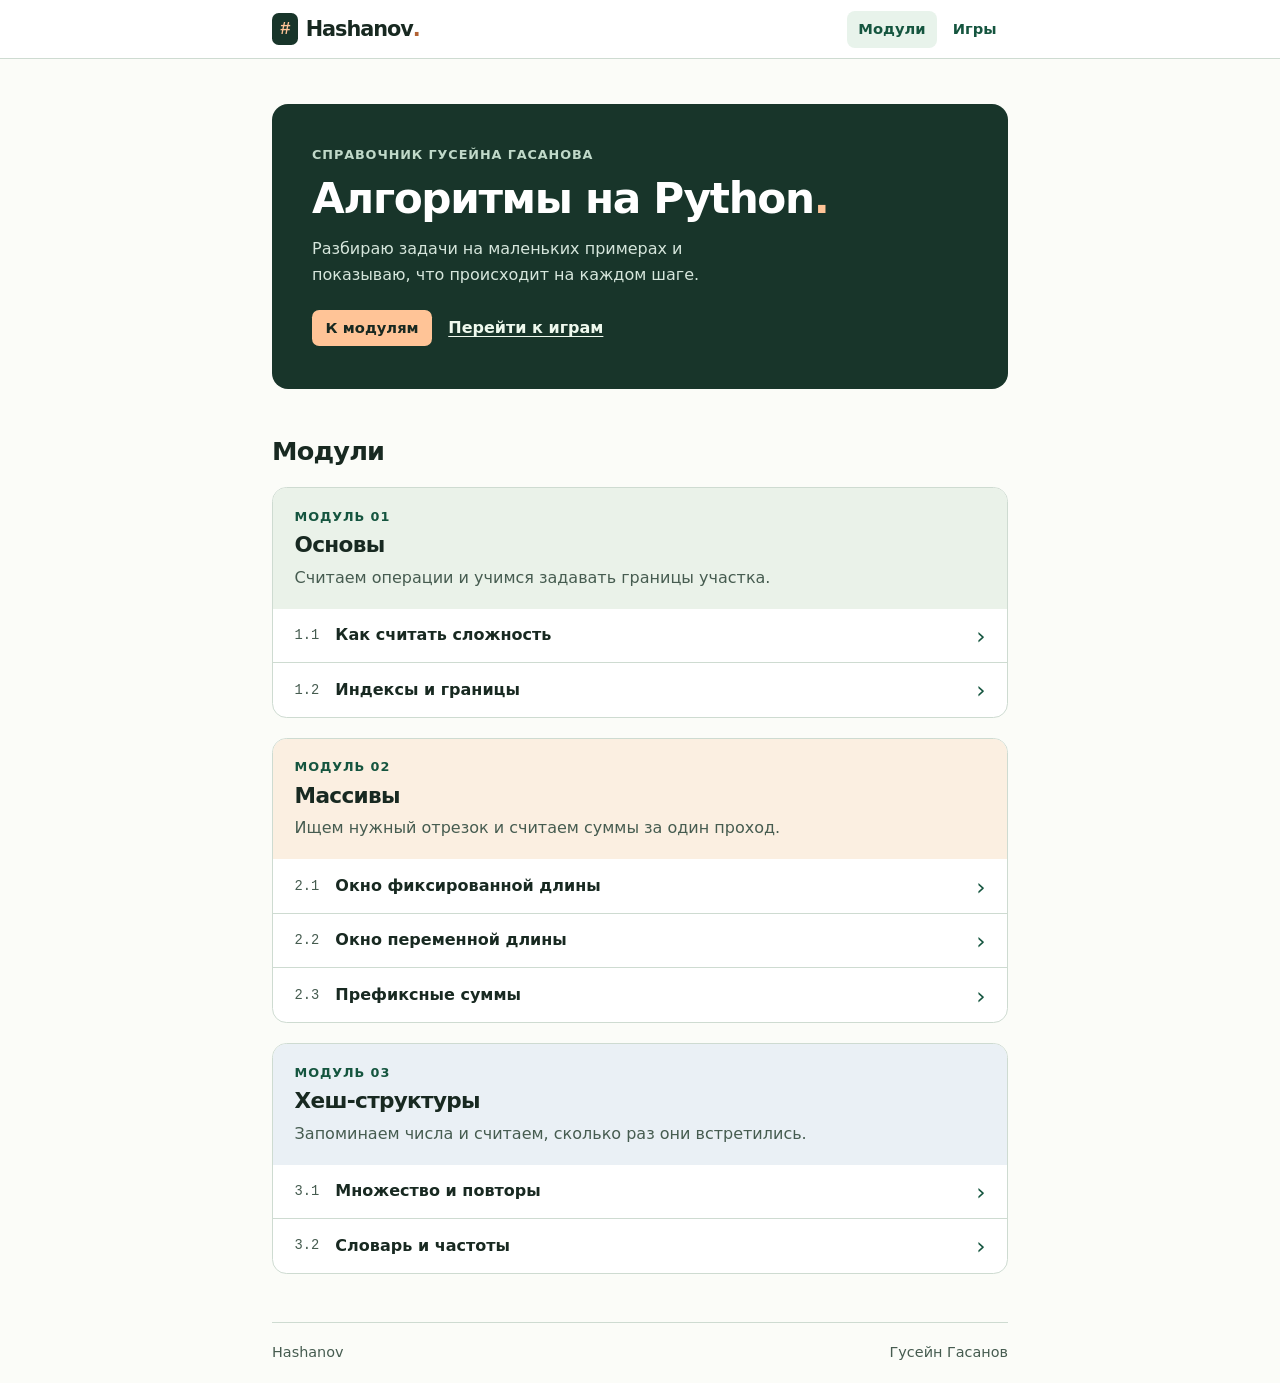
==== commit 5280d680: "Обновлены модули и тесты, добавлены игры" ====
--- a/public/index.html
+++ b/public/index.html
@@ -3,17 +3,16 @@
 <title>Алгоритмы на Python · Hashanov</title><link rel="stylesheet" href="style.css"><script defer src="script.js"></script></head>
 <body><a class="skip" href="#main">К содержанию</a><header class="topbar"><div class="shell masthead">
 <a class="brand" href="index.html"><span class="brand-mark" aria-hidden="true">#</span>Hashanov<span class="brand-dot">.</span></a>
-<nav class="topnav" aria-label="Навигация"><a href="index.html#topics">Оглавление</a></nav></div></header>
+<nav class="topnav" aria-label="Навигация"><a href="#topics" aria-current="location">Модули</a><a href="games.html">Игры</a></nav></div></header>
 <main class="shell home" id="main">
-<section class="hero"><p class="eyebrow hero-label">СПРАВОЧНИК ГУСЕЙНА ГАСАНОВА</p>
+<section class="hero"><p class="eyebrow hero-label">Справочник Гусейна Гасанова</p>
 <h1>Алгоритмы на Python<span class="hero-dot">.</span></h1>
-<p class="hero-description">Как узнать задачу, пройти пример руками и объяснить своё решение на собеседовании.</p>
-<a class="button" href="#topics">Выбрать тему</a></section>
-<section class="topics" id="topics"><h2>Темы справочника</h2><section class="group"><h3>Основы</h3><div class="card-list"><a class="topic-card" href="topics/big-o.html">
-<strong>Как считать сложность</strong><span>Оцениваем время и память по коду.</span></a><a class="topic-card" href="topics/indices.html">
-<strong>Индексы и границы</strong><span>Выбираем участок списка и проверяем его границы.</span></a></div></section><section class="group"><h3>Массивы</h3><div class="card-list"><a class="topic-card" href="topics/fixed-window.html">
-<strong>Окно фиксированной длины</strong><span>Обновляем сумму при сдвиге окна.</span></a><a class="topic-card" href="topics/variable-window.html">
-<strong>Окно переменной длины</strong><span>Расширяем и сужаем окно по условию.</span></a><a class="topic-card" href="topics/prefix.html">
-<strong>Префиксные суммы</strong><span>Находим сумму любого участка списка.</span></a></div></section><section class="group"><h3>Хеш-структуры</h3><div class="card-list"><a class="topic-card" href="topics/set.html">
-<strong>Множество и повторы</strong><span>Удаляем повторы и сохраняем порядок.</span></a><a class="topic-card" href="topics/dict.html">
-<strong>Словарь и частоты</strong><span>Считаем, сколько раз встретился каждый элемент.</span></a></div></section></section></main><footer class="shell footer"><span>Hashanov</span><span>Гусейн Гасанов</span></footer></body></html>+<p class="hero-description">Разбираю задачи на маленьких примерах и показываю, что происходит на каждом шаге.</p>
+<a class="button" href="#topics">К модулям</a><a class="hero-link" href="games.html">Перейти к играм</a></section>
+<section class="topics" id="topics"><h2>Модули</h2><section class="module"><header>
+<p class="eyebrow">Модуль 01</p><h3>Основы</h3><p>Считаем операции и учимся задавать границы участка.</p></header>
+<ol class="lesson-list"><li><a href="topics/big-o.html"><small>1.1</small><span>Как считать сложность</span><i aria-hidden="true">›</i></a></li><li><a href="topics/indices.html"><small>1.2</small><span>Индексы и границы</span><i aria-hidden="true">›</i></a></li></ol></section><section class="module"><header>
+<p class="eyebrow">Модуль 02</p><h3>Массивы</h3><p>Ищем нужный отрезок и считаем суммы за один проход.</p></header>
+<ol class="lesson-list"><li><a href="topics/fixed-window.html"><small>2.1</small><span>Окно фиксированной длины</span><i aria-hidden="true">›</i></a></li><li><a href="topics/variable-window.html"><small>2.2</small><span>Окно переменной длины</span><i aria-hidden="true">›</i></a></li><li><a href="topics/prefix.html"><small>2.3</small><span>Префиксные суммы</span><i aria-hidden="true">›</i></a></li></ol></section><section class="module"><header>
+<p class="eyebrow">Модуль 03</p><h3>Хеш-структуры</h3><p>Запоминаем числа и считаем, сколько раз они встретились.</p></header>
+<ol class="lesson-list"><li><a href="topics/set.html"><small>3.1</small><span>Множество и повторы</span><i aria-hidden="true">›</i></a></li><li><a href="topics/dict.html"><small>3.2</small><span>Словарь и частоты</span><i aria-hidden="true">›</i></a></li></ol></section></section></main><footer class="shell footer"><span>Hashanov</span><span>Гусейн Гасанов</span></footer></body></html>
--- a/public/style.css
+++ b/public/style.css
@@ -42,26 +42,6 @@
 }
 .button { padding: .55rem .85rem; background: var(--apricot); color: var(--ink); }
 .topics { margin-top: clamp(2rem, 5vw, 3rem); scroll-margin-top: 1rem; }
-.group { margin-top: 1.7rem; }
-.group + .group { margin-top: 2rem; }
-.group h3 { color: var(--green); margin-bottom: .75rem; }
-.card-list { display: grid; gap: .7rem; }
-.topic-card,.quiz fieldset {
-  background: #fff;
-  border: 1px solid var(--line);
-  border-radius: .65rem;
-}
-.topic-card {
-  display: grid;
-  gap: .2rem;
-  padding: .9rem 1.15rem;
-  color: var(--ink);
-  text-decoration: none;
-}
-.topic-card strong { font-size: 1.08rem; }
-.topic-card span { color: var(--muted); }
-.topic-card:hover { border-color: var(--green); background: #f4faf4; }
-.topic-card:hover strong { text-decoration: underline; }
 .lesson-head p:last-child { color: var(--muted); margin-top: .65rem; }
 .jump {
   flex-wrap: wrap;
@@ -111,26 +91,6 @@
 .metrics { font-weight: 650; }
 details { margin-top: .65rem; padding: .5rem .75rem; background: #f1f5f0; border-radius: .4rem; }
 summary { cursor: pointer; font-weight: 650; color: var(--green); }
-.quiz form { display: grid; gap: 1.2rem; margin-top: 1rem; }
-.quiz fieldset { min-width: 0; margin: 0; padding: .75rem 1rem 1rem; }
-.quiz legend { font-weight: 650; padding: 0 .25rem; }
-.options { display: grid; gap: .35rem; }
-.options label {
-  display: flex;
-  align-items: baseline;
-  gap: .55rem;
-  border-radius: .35rem;
-  cursor: pointer;
-  padding: .45rem .55rem;
-}
-.options label:hover { background: #f2f5f0; }
-.options label:has(:checked) { background: #e1efdf; }
-[data-result=no] .options label:has(:checked) { background: #faede5; }
-input[type=radio] { flex: none; accent-color: var(--green); }
-.quiz .controls { padding: 0; }
-.feedback { margin: .6rem 0 0; font-weight: 550; color: var(--green); }
-.feedback:empty { margin: 0; }
-[data-result=no] .feedback { color: #914020; }
 @media (max-width: 32rem) {
   .shell { width: calc(100% - 1.5rem); }
   .counter { flex-basis: 100%; margin-left: 0; }
@@ -138,3 +98,100 @@
   .controls button { padding: .45rem .55rem; }
 }
 .table-scroll{overflow-x:auto}table{margin-top:.45rem;width:100%;border-collapse:collapse;background:white;font-size:.94rem}th,td{text-align:left;padding:.35rem .5rem;border-bottom:1px solid var(--line)}th{background:var(--mint)}
+
+/* Навигация и страницы модулей */
+@media (prefers-reduced-motion: no-preference) {
+  html { scroll-behavior: smooth; }
+}
+.topnav { display: flex; align-items: center; gap: .25rem; }
+.topnav a, .jump a {
+  text-decoration: none;
+  padding: .4rem .72rem;
+  border-radius: .5rem;
+}
+.topnav a[aria-current], .jump a:hover, .topnav a:hover { background: var(--mint); }
+.hero-link { display: inline-block; margin: .5rem 0 .5rem 1rem; color: #eff9ee; font-weight: 600; }
+.jump { gap: .15rem .35rem; padding: .5rem 0; }
+.module, .question, .game-board {
+  background: white;
+  border: 1px solid var(--line);
+  border-radius: .9rem;
+}
+.module { --band: #eaf2e9; margin-top: 1.25rem; overflow: hidden; }
+.module:nth-of-type(2) { --band: #fbefe1; }
+.module:nth-of-type(3) { --band: #eaf0f5; }
+.module header { background: var(--band); padding: 1.1rem 1.35rem; }
+.module header h3 { font-size: 1.35rem; }
+.module header p:last-child, .section-intro > p:last-child { color: var(--muted); margin: .45rem 0 0; }
+.lesson-list, .game-list { list-style: none; margin: 0; padding: 0; }
+.lesson-list li + li { border-top: 1px solid var(--line); }
+.lesson-list a, .game-link {
+  display: grid;
+  grid-template-columns: auto 1fr auto;
+  align-items: center;
+  gap: 1rem;
+  padding: .85rem 1.35rem;
+  color: var(--ink);
+  text-decoration: none;
+  font-weight: 620;
+}
+.lesson-list a:hover, .game-link:hover { background: #f3f7f1; }
+.lesson-list a:focus-visible { outline-offset: -4px; }
+.lesson-list small { color: var(--muted); font: .86rem var(--mono); }
+.lesson-list i, .game-link i { color: var(--green); font: 1.45rem/1 system-ui; }
+.reading article > section { scroll-margin-top: 1.5rem; }
+
+/* Ответ и пояснение появляются рядом с выбранным вариантом. */
+.question { padding: clamp(.9rem, 3vw, 1.45rem); margin: 1.1rem 0 1.5rem; }
+.question header { margin-bottom: 1rem; }
+.question .eyebrow { display: block; margin-bottom: .5rem; }
+.question h3 { line-height: 1.45; font-size: 1.12rem; letter-spacing: -.018em; }
+.options { display: grid; gap: .55rem; }
+.choice { border: 1px solid #c3d0c6; border-radius: .55rem; }
+.choice button {
+  width: 100%; min-height: 2.85rem; display: grid; grid-template-columns: auto 1fr auto;
+  align-items: center; gap: .8rem; padding: .65rem .85rem; color: var(--ink);
+  font: inherit; text-align: left; background: transparent; border: 0; border-radius: .5rem; cursor: pointer;
+}
+.choice button[aria-disabled="true"] { cursor: default; }
+.choice button:hover:not([aria-disabled]) { background: #f3f7f2; }
+.letter { font: 600 .8rem var(--mono); color: var(--muted); background: #eef2ee; border-radius: .3rem; padding: .3rem .45rem; }
+.choice[data-result=yes], .game-note[data-result=yes] { --tone: #176340; --wash: #e6f5ea; }
+.choice[data-result=no], .game-note[data-result=no] { --tone: #9d312a; --wash: #fcebe8; }
+.choice[data-result] { border-color: var(--tone); }
+.choice[data-result] button { background: var(--wash); color: var(--tone); border-radius: .45rem .45rem 0 0; }
+.choice[data-result] .letter { color: var(--tone); background: white; }
+.mark { font-size: 1.45rem; font-weight: 750; line-height: 1; }
+.answer-note { margin: 0; color: var(--tone); padding: .65rem .85rem; border-top: 1px solid var(--tone); }
+.quiz .controls { padding: 0; }
+.sr-only { position: absolute; width: 1px; height: 1px; overflow: hidden; clip-path: inset(50%); white-space: nowrap; }
+
+/* Игровая площадка */
+.section-intro { margin: 1rem 0 1.5rem; }
+.game-list li + li { margin-top: 1rem; }
+.game-link { border: 1px solid var(--line); border-radius: .8rem; background: white; padding: 1.15rem; }
+.game-link strong, .game-link small { display: block; }
+.game-link small { font-size: .95rem; font-weight: 400; color: var(--muted); margin-top: .25rem; }
+.game-token { font: 700 1rem var(--mono); background: #eaf2e9; color: var(--green); padding: .9rem .6rem; border-radius: .5rem; }
+.game-list li:nth-child(2) .game-token { background: #fbefe1; color: #724224; }
+.game-bar, .game-foot { display: flex; align-items: center; justify-content: space-between; flex-wrap: wrap; gap: .6rem; }
+.game-bar { color: white; background: var(--dark); padding: .75rem 1.1rem; border-radius: .85rem .85rem 0 0; }
+.game-bar span { color: #d2e8d8; }
+.arena { padding: clamp(1rem, 3vw, 1.65rem); }
+.arena h2 { font-size: 1.25rem; }
+.tiles { display: flex; flex-wrap: wrap; gap: .4rem; margin: 1.15rem 0; }
+.tiles span { min-width: 2.55rem; padding: .65rem .35rem; text-align: center; border: 1px solid #bccdc1; border-radius: .45rem; font: 650 1.08rem var(--mono); }
+.tiles .in-play { color: white; background: var(--green); border-color: var(--green); }
+.tiles .past { color: #58695e; background: var(--mint); }
+.game-memory { background: #f3f6f1; border-radius: .35rem; padding: .55rem .8rem; font: .95rem/1.5 var(--mono); overflow-wrap: anywhere; }
+.game-actions { margin-top: 1rem; padding: 0; }
+.game-note { margin: 1rem 0 0; }
+.game-note[data-result=yes], .game-note[data-result=no] { border-left: 3px solid var(--tone); background: var(--wash); color: var(--tone); padding: .6rem .85rem; }
+.game-foot { border-top: 1px solid var(--line); padding: .85rem 1.1rem; }
+.game-board + .backlink { display: inline-block; margin-top: 1.5rem; }
+@media (max-width: 26rem) {
+  .topnav a { padding-inline: .48rem; }
+  .jump { gap: .1rem; }
+  .jump a { padding-inline: .45rem; }
+  .lesson-list a, .game-link { gap: .65rem; padding-inline: .9rem; }
+}
